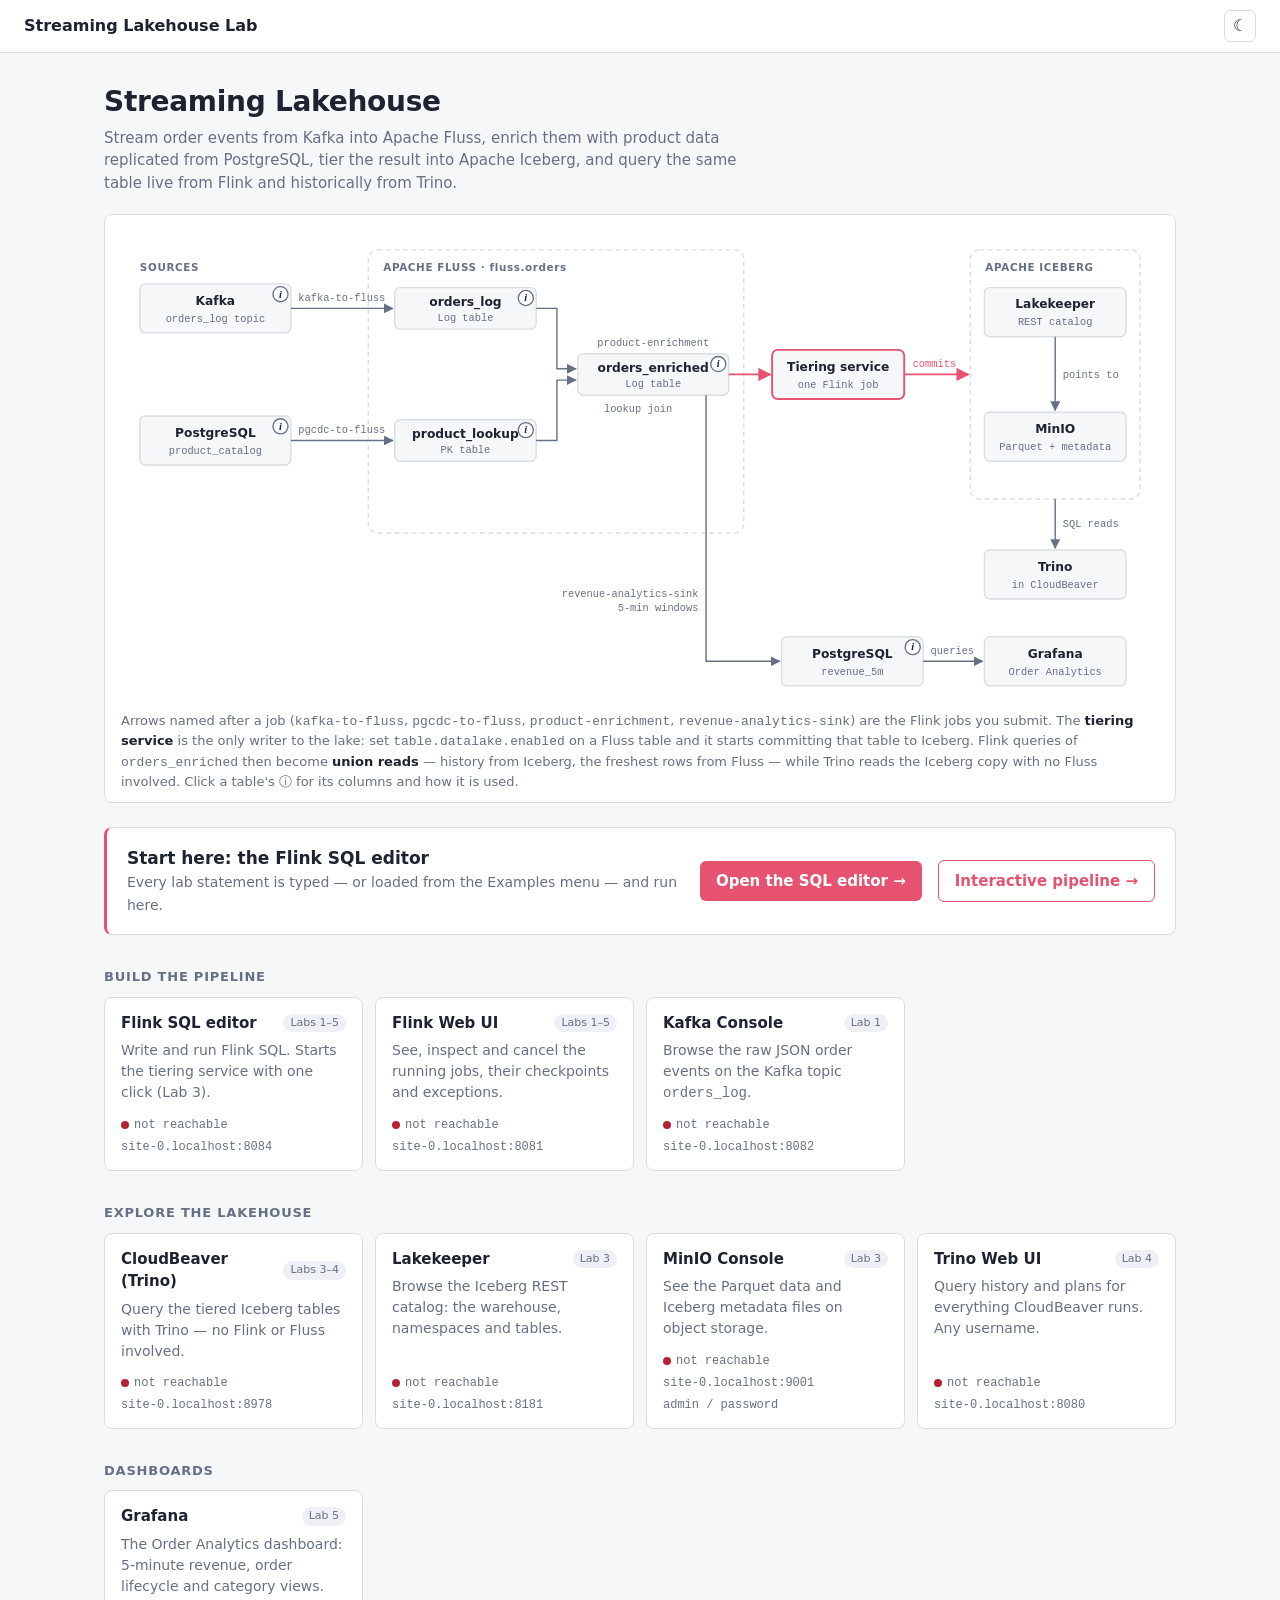
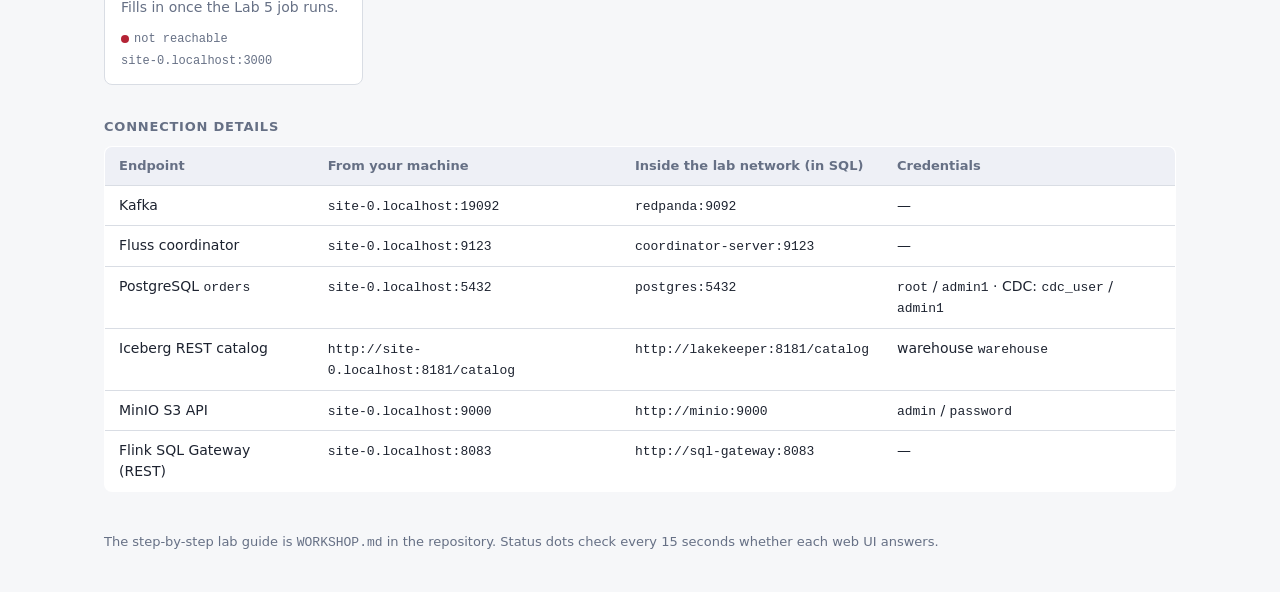
==== homepage/index.html @ 241adf92 "interactive ui" ====
<!doctype html>
<html lang="en">
<head>
<meta charset="utf-8">
<meta name="viewport" content="width=device-width, initial-scale=1">
<title>Streaming Lakehouse Lab</title>
<script>
  // Before the stylesheet, so a saved theme applies on first paint.
  try {
    const t = localStorage.getItem("home.theme");
    if (t === "light" || t === "dark") document.documentElement.dataset.theme = t;
  } catch {}
</script>
<style>
  /* Same tokens as the Flink SQL editor (sql-editor/static/index.html), so the two pages
     read as one environment. */
  :root {
    --bg: #f6f7f9; --panel: #fff; --fg: #1d2330; --muted: #667085; --border: #d9dde4;
    --accent: #e6526f; --accent-fg: #fff; --err: #b42335; --ok: #1f7a4d; --tint: #eef0f6;
    --mono: ui-monospace, SFMono-Regular, Menlo, Consolas, monospace;
  }
  @media (prefers-color-scheme: dark) {
    :root:not([data-theme="light"]) {
      --bg: #12151b; --panel: #1b1f27; --fg: #e3e6ec; --muted: #9098a8; --border: #2e3440;
      --accent: #f06a84; --accent-fg: #fff; --err: #ff8a9b; --ok: #5fd39b; --tint: #232834;
      color-scheme: dark;
    }
  }
  :root[data-theme="dark"] {
    --bg: #12151b; --panel: #1b1f27; --fg: #e3e6ec; --muted: #9098a8; --border: #2e3440;
    --accent: #f06a84; --accent-fg: #fff; --err: #ff8a9b; --ok: #5fd39b; --tint: #232834;
    color-scheme: dark;
  }
  :root[data-theme="light"] { color-scheme: light; }

  * { box-sizing: border-box; }
  body { margin: 0; background: var(--bg); color: var(--fg);
         font: 15px/1.5 system-ui, -apple-system, "Segoe UI", sans-serif; }
  header { display: flex; align-items: center; gap: 12px; padding: 10px 24px;
           border-bottom: 1px solid var(--border); background: var(--panel); }
  header h1 { font-size: 16px; margin: 0; }
  header .spacer { flex: 1; }
  #theme { width: 32px; height: 32px; padding: 0; font-size: 16px; line-height: 1; cursor: pointer;
           border-radius: 6px; border: 1px solid var(--border); background: var(--panel); color: var(--fg); }
  main { max-width: 1120px; margin: 0 auto; padding: 32px 24px 48px; }

  .intro h2 { font-size: 28px; line-height: 1.2; margin: 0 0 8px; letter-spacing: -0.01em; }
  .intro p { margin: 0; color: var(--muted); max-width: 70ch; }
  /* The architecture diagram. Page CSS styles the inline SVG through classes, so it
     follows the theme tokens; only the tiering path wears the accent. */
  .arch { margin: 20px 0 0; padding: 16px 16px 10px; background: var(--panel);
          border: 1px solid var(--border); border-radius: 8px; }
  .arch .scroll { overflow-x: auto; }
  .arch svg { display: block; width: 100%; min-width: 760px; height: auto; color: var(--muted);
              font-family: system-ui, -apple-system, "Segoe UI", sans-serif; }
  .arch .box { fill: var(--bg); stroke: var(--border); stroke-width: 1.5; }
  .arch .region { fill: none; stroke: var(--border); stroke-width: 1.5; stroke-dasharray: 5 4; }
  .arch .title { fill: var(--fg); font-size: 13px; font-weight: 600; }
  .arch .sub { fill: var(--muted); font-size: 11px; font-family: var(--mono); }
  .arch .region-label { fill: var(--muted); font-size: 11px; font-weight: 600; letter-spacing: .06em; }
  .arch .edge { fill: none; stroke: var(--muted); stroke-width: 1.5; }
  .arch .edge-label { fill: var(--muted); font-size: 11px; font-family: var(--mono); }
  .arch .hot { stroke: var(--accent); stroke-width: 2; }
  .arch .hot-box { stroke: var(--accent); stroke-width: 2; }
  .arch .hot-label { fill: var(--accent); }
  .arch .head { fill: var(--muted); }
  .arch .head-hot { fill: var(--accent); }
  /* Table boxes are clickable: an (i) badge in the corner, and the whole box as the hit
     target. The hit rect is transparent but painted, so it receives the pointer. */
  .arch .tbl { cursor: pointer; outline: none; }
  .arch .tbl .hit { fill: transparent; stroke: transparent; stroke-width: 2; }
  .arch .tbl:hover .hit, .arch .tbl:focus-visible .hit { stroke: var(--accent); }
  .arch .badge circle { fill: var(--panel); stroke: var(--muted); stroke-width: 1.4; }
  .arch .badge text { fill: var(--fg); font: italic 700 11px Georgia, serif; }
  .arch .tbl:hover .badge circle, .arch .tbl:focus-visible .badge circle { stroke: var(--accent); fill: var(--accent); }
  .arch .tbl:hover .badge text, .arch .tbl:focus-visible .badge text { fill: var(--accent-fg); }
  .arch figcaption { margin-top: 8px; font-size: 13px; color: var(--muted); }
  .arch figcaption b { color: var(--fg); font-weight: 600; }

  .start { display: flex; flex-wrap: wrap; align-items: center; gap: 16px; margin: 24px 0 8px;
           padding: 18px 20px; border-radius: 8px; background: var(--panel);
           border: 1px solid var(--border); border-left: 3px solid var(--accent); }
  .start div { flex: 1 1 320px; }
  .start strong { display: block; font-size: 17px; }
  .start span { color: var(--muted); font-size: 14px; }
  .btn { display: inline-flex; align-items: center; gap: 6px; padding: 9px 16px; border-radius: 6px;
         background: var(--accent); color: var(--accent-fg); text-decoration: none; font-weight: 600; }
  .btn:hover { filter: brightness(1.06); }
  .btn.alt { background: var(--panel); color: var(--accent); border: 1px solid var(--accent); }
  .btn:focus-visible, .card a:focus-visible { outline: 2px solid var(--accent); outline-offset: 2px; }

  section { margin-top: 32px; }
  section > h3 { font-size: 13px; text-transform: uppercase; letter-spacing: .06em; color: var(--muted);
                 margin: 0 0 10px; font-weight: 600; }
  .grid { display: grid; grid-template-columns: repeat(auto-fill, minmax(250px, 1fr)); gap: 12px; }
  .card { position: relative; display: flex; flex-direction: column; gap: 6px; padding: 14px 16px;
          background: var(--panel); border: 1px solid var(--border); border-radius: 8px; }
  .card:hover { border-color: var(--muted); }
  .card .top { display: flex; align-items: center; gap: 8px; }
  .card a { color: var(--fg); font-weight: 600; text-decoration: none; }
  /* The whole card is the link's hit target. */
  .card a::after { content: ""; position: absolute; inset: 0; border-radius: 8px; }
  .card p { margin: 0; color: var(--muted); font-size: 14px; }
  .card .meta { margin-top: auto; padding-top: 6px; display: flex; flex-wrap: wrap; gap: 4px 12px;
                font-family: var(--mono); font-size: 12px; color: var(--muted); }
  .lab { font-size: 11px; padding: 1px 7px; border-radius: 10px; background: var(--tint);
         color: var(--muted); white-space: nowrap; margin-left: auto; }

  /* Reachability: a dot plus a word, so it never relies on colour alone. */
  .status { display: inline-flex; align-items: center; gap: 5px; font-size: 12px; color: var(--muted); }
  .status::before { content: ""; width: 8px; height: 8px; border-radius: 50%; background: var(--border); }
  .status.up::before { background: var(--ok); }
  .status.down::before { background: var(--err); }

  table { width: 100%; border-collapse: collapse; background: var(--panel); border: 1px solid var(--border);
          border-radius: 8px; overflow: hidden; font-size: 14px; }
  th, td { text-align: left; padding: 9px 14px; border-bottom: 1px solid var(--border); vertical-align: top; }
  tr:last-child td { border-bottom: 0; }
  th { font-weight: 600; color: var(--muted); font-size: 13px; background: var(--tint); }
  td code { font-family: var(--mono); font-size: 13px; }
  .scroll { overflow-x: auto; }
  /* The table-structure panel. */
  #tinfo { width: min(760px, calc(100vw - 32px)); max-height: min(86vh, 900px); padding: 0;
           border: 1px solid var(--border); border-radius: 10px; background: var(--panel); color: var(--fg);
           box-shadow: 0 12px 48px rgba(0,0,0,.35); }
  #tinfo[open] { display: flex; flex-direction: column; }
  #tinfo::backdrop { background: rgba(10, 12, 16, .55); }
  #tinfo .hd { display: flex; align-items: flex-start; gap: 12px; padding: 14px 18px 12px;
               border-bottom: 1px solid var(--border); }
  #tinfo .hd div { flex: 1; min-width: 0; }
  #tinfo h2 { margin: 0; font-size: 17px; font-family: var(--mono); word-break: break-all; }
  #tinfo .kind { display: inline-block; margin-top: 4px; font-size: 12px; color: var(--muted); }
  #tinfo .close { flex: none; width: 30px; height: 30px; padding: 0; border-radius: 6px; cursor: pointer;
                  border: 1px solid var(--border); background: var(--panel); color: var(--fg); font-size: 14px; }
  #tinfo .bd { overflow: auto; padding: 14px 18px 18px; }
  #tinfo .bd > p { margin: 0 0 14px; color: var(--muted); font-size: 14px; }
  #tinfo h3 { font-size: 12px; text-transform: uppercase; letter-spacing: .06em; color: var(--muted);
              margin: 16px 0 6px; font-weight: 600; }
  #tinfo table { font-size: 13px; }
  #tinfo td:first-child, #tinfo td:nth-child(2) { font-family: var(--mono); font-size: 12.5px; white-space: nowrap; }
  #tinfo td.key::after { content: " PK"; font: 600 10px system-ui, sans-serif; color: var(--accent);
                         margin-left: 4px; }
  #tinfo dl { display: grid; grid-template-columns: max-content 1fr; gap: 6px 16px; margin: 0; font-size: 14px; }
  #tinfo dt { color: var(--muted); }
  #tinfo dd { margin: 0; }
  #tinfo code { font-family: var(--mono); font-size: 12.5px; }
  #tinfo pre { margin: 0; padding: 10px 12px; background: var(--tint); border-radius: 6px; overflow: auto;
               font-family: var(--mono); font-size: 12.5px; line-height: 1.5; }
  #tinfo .qhd { display: flex; align-items: center; justify-content: space-between; }
  #tinfo .copy { font: inherit; font-size: 12px; padding: 2px 10px; border-radius: 6px; cursor: pointer;
                 border: 1px solid var(--border); background: var(--panel); color: var(--muted); }
  footer { margin-top: 40px; color: var(--muted); font-size: 13px; }
  footer code { font-family: var(--mono); }
  @media (max-width: 600px) { header, main { padding-left: 16px; padding-right: 16px; } .intro h2 { font-size: 23px; } }
</style>
</head>
<body>
<header>
  <h1>Streaming Lakehouse Lab</h1>
  <span class="spacer"></span>
  <button id="theme" type="button"></button>
</header>

<main>
  <div class="intro">
    <h2>Streaming Lakehouse</h2>
    <p>Stream order events from Kafka into Apache Fluss, enrich them with product data
       replicated from PostgreSQL, tier the result into Apache Iceberg, and query the same
       table live from Flink and historically from Trino.</p>
    <figure class="arch">
      <div class="scroll">
      <svg viewBox="0 0 1100 500" role="img"
           aria-label="Architecture: Flink jobs carry order events from Kafka and products from PostgreSQL CDC into Fluss tables and join them into orders_enriched; the tiering service commits orders_enriched to Iceberg on MinIO through Lakekeeper, where Trino reads it; a windowed job writes revenue to PostgreSQL for Grafana.">
        <defs>
          <marker id="head" viewBox="0 0 10 10" refX="9" refY="5" markerWidth="7" markerHeight="7" orient="auto-start-reverse">
            <path class="head" d="M0,0 L10,5 L0,10 z"/>
          </marker>
          <marker id="head-hot" viewBox="0 0 10 10" refX="9" refY="5" markerWidth="7" markerHeight="7" orient="auto-start-reverse">
            <path class="head-hot" d="M0,0 L10,5 L0,10 z"/>
          </marker>
        </defs>

        <!-- Sources -->
        <text class="region-label" x="20" y="42">SOURCES</text>
        <rect class="box" x="20" y="56" width="160" height="52" rx="6"/>
        <text class="title" x="100" y="78" text-anchor="middle">Kafka</text>
        <text class="sub" x="100" y="96" text-anchor="middle">orders_log topic</text>
        <rect class="box" x="20" y="196" width="160" height="52" rx="6"/>
        <text class="title" x="100" y="218" text-anchor="middle">PostgreSQL</text>
        <text class="sub" x="100" y="236" text-anchor="middle">product_catalog</text>

        <!-- Fluss -->
        <rect class="region" x="262" y="20" width="398" height="300" rx="10"/>
        <text class="region-label" x="278" y="42">APACHE FLUSS · fluss.orders</text>
        <rect class="box" x="290" y="60" width="150" height="44" rx="6"/>
        <text class="title" x="365" y="79" text-anchor="middle">orders_log</text>
        <text class="sub" x="365" y="95" text-anchor="middle">Log table</text>
        <rect class="box" x="290" y="200" width="150" height="44" rx="6"/>
        <text class="title" x="365" y="219" text-anchor="middle">product_lookup</text>
        <text class="sub" x="365" y="235" text-anchor="middle">PK table</text>
        <rect class="box" x="484" y="130" width="160" height="44" rx="6"/>
        <text class="title" x="564" y="149" text-anchor="middle">orders_enriched</text>
        <text class="sub" x="564" y="165" text-anchor="middle">Log table</text>

        <!-- Ingestion jobs -->
        <line class="edge" x1="180" y1="82" x2="288" y2="82" marker-end="url(#head)"/>
        <text class="edge-label" x="234" y="74" text-anchor="middle">kafka-to-fluss</text>
        <line class="edge" x1="180" y1="222" x2="288" y2="222" marker-end="url(#head)"/>
        <text class="edge-label" x="234" y="214" text-anchor="middle">pgcdc-to-fluss</text>

        <!-- Enrichment: the stream and the lookup side meet at orders_enriched -->
        <polyline class="edge" points="440,82 462,82 462,146 482,146" marker-end="url(#head)"/>
        <polyline class="edge" points="440,222 462,222 462,158 482,158" marker-end="url(#head)"/>
        <text class="edge-label" x="564" y="122" text-anchor="middle">product-enrichment</text>
        <text class="edge-label" x="548" y="192" text-anchor="middle">lookup join</text>

        <!-- Tiering: the lakehouse path -->
        <line class="edge hot" x1="644" y1="152" x2="688" y2="152" marker-end="url(#head-hot)"/>
        <rect class="box hot-box" x="690" y="126" width="140" height="52" rx="6"/>
        <text class="title" x="760" y="148" text-anchor="middle">Tiering service</text>
        <text class="sub" x="760" y="166" text-anchor="middle">one Flink job</text>
        <line class="edge hot" x1="830" y1="152" x2="898" y2="152" marker-end="url(#head-hot)"/>
        <text class="edge-label hot-label" x="862" y="144" text-anchor="middle">commits</text>

        <!-- Iceberg -->
        <rect class="region" x="900" y="20" width="180" height="264" rx="10"/>
        <text class="region-label" x="916" y="42">APACHE ICEBERG</text>
        <rect class="box" x="915" y="60" width="150" height="52" rx="6"/>
        <text class="title" x="990" y="82" text-anchor="middle">Lakekeeper</text>
        <text class="sub" x="990" y="100" text-anchor="middle">REST catalog</text>
        <rect class="box" x="915" y="192" width="150" height="52" rx="6"/>
        <text class="title" x="990" y="214" text-anchor="middle">MinIO</text>
        <text class="sub" x="990" y="232" text-anchor="middle">Parquet + metadata</text>
        <line class="edge" x1="990" y1="112" x2="990" y2="190" marker-end="url(#head)"/>
        <text class="edge-label" x="998" y="156">points to</text>

        <!-- Readers of the lake -->
        <line class="edge" x1="990" y1="284" x2="990" y2="336" marker-end="url(#head)"/>
        <text class="edge-label" x="998" y="314">SQL reads</text>
        <rect class="box" x="915" y="338" width="150" height="52" rx="6"/>
        <text class="title" x="990" y="360" text-anchor="middle">Trino</text>
        <text class="sub" x="990" y="378" text-anchor="middle">in CloudBeaver</text>

        <!-- Analytics: windowed job to PostgreSQL to Grafana -->
        <polyline class="edge" points="620,174 620,456 698,456" marker-end="url(#head)"/>
        <text class="edge-label" x="612" y="388" text-anchor="end">revenue-analytics-sink</text>
        <text class="edge-label" x="612" y="403" text-anchor="end">5-min windows</text>
        <rect class="box" x="700" y="430" width="150" height="52" rx="6"/>
        <text class="title" x="775" y="452" text-anchor="middle">PostgreSQL</text>
        <text class="sub" x="775" y="470" text-anchor="middle">revenue_5m</text>
        <line class="edge" x1="850" y1="456" x2="913" y2="456" marker-end="url(#head)"/>
        <text class="edge-label" x="881" y="448" text-anchor="middle">queries</text>
        <rect class="box" x="915" y="430" width="150" height="52" rx="6"/>
        <text class="title" x="990" y="452" text-anchor="middle">Grafana</text>
        <text class="sub" x="990" y="470" text-anchor="middle">Order Analytics</text>

        <!-- Clickable tables: the (i) badge and the whole box open the structure panel -->
        <g class="tbl" data-table="kafka" tabindex="0" role="button" aria-haspopup="dialog" aria-label="Show the structure of Kafka topic orders_log">
          <rect class="hit" x="20" y="56" width="160" height="52" rx="6"/>
          <g class="badge"><circle cx="169" cy="67" r="8"/><text x="169" y="70.5" text-anchor="middle">i</text></g>
        </g>
        <g class="tbl" data-table="product_catalog" tabindex="0" role="button" aria-haspopup="dialog" aria-label="Show the structure of PostgreSQL table product_catalog">
          <rect class="hit" x="20" y="196" width="160" height="52" rx="6"/>
          <g class="badge"><circle cx="169" cy="207" r="8"/><text x="169" y="210.5" text-anchor="middle">i</text></g>
        </g>
        <g class="tbl" data-table="orders_log" tabindex="0" role="button" aria-haspopup="dialog" aria-label="Show the structure of Fluss table orders_log">
          <rect class="hit" x="290" y="60" width="150" height="44" rx="6"/>
          <g class="badge"><circle cx="429" cy="71" r="8"/><text x="429" y="74.5" text-anchor="middle">i</text></g>
        </g>
        <g class="tbl" data-table="product_lookup" tabindex="0" role="button" aria-haspopup="dialog" aria-label="Show the structure of Fluss table product_lookup">
          <rect class="hit" x="290" y="200" width="150" height="44" rx="6"/>
          <g class="badge"><circle cx="429" cy="211" r="8"/><text x="429" y="214.5" text-anchor="middle">i</text></g>
        </g>
        <g class="tbl" data-table="orders_enriched" tabindex="0" role="button" aria-haspopup="dialog" aria-label="Show the structure of Fluss table orders_enriched">
          <rect class="hit" x="484" y="130" width="160" height="44" rx="6"/>
          <g class="badge"><circle cx="633" cy="141" r="8"/><text x="633" y="144.5" text-anchor="middle">i</text></g>
        </g>
        <g class="tbl" data-table="revenue_5m" tabindex="0" role="button" aria-haspopup="dialog" aria-label="Show the structure of PostgreSQL table revenue_5m">
          <rect class="hit" x="700" y="430" width="150" height="52" rx="6"/>
          <g class="badge"><circle cx="839" cy="441" r="8"/><text x="839" y="444.5" text-anchor="middle">i</text></g>
        </g>
      </svg>
      </div>
      <figcaption>
        Arrows named after a job (<code>kafka-to-fluss</code>, <code>pgcdc-to-fluss</code>,
        <code>product-enrichment</code>, <code>revenue-analytics-sink</code>) are the Flink jobs you submit.
        The <b>tiering service</b> is the only writer to the lake: set
        <code>table.datalake.enabled</code> on a Fluss table and it starts committing that table
        to Iceberg. Flink queries of <code>orders_enriched</code> then become <b>union reads</b> —
        history from Iceberg, the freshest rows from Fluss — while Trino reads the Iceberg copy
        with no Fluss involved. Click a table's ⓘ for its columns and how it is used.
      </figcaption>
    </figure>
  </div>

  <div class="start">
    <div>
      <strong>Start here: the Flink SQL editor</strong>
      <span>Every lab statement is typed — or loaded from the Examples menu — and run here.</span>
    </div>
    <a class="btn" data-port="8084" data-path="/" href="#">Open the SQL editor →</a>
    <a class="btn alt" data-port="8084" data-path="/pipeline" href="#"
       title="Build the same pipeline from the architecture diagram: create tables, deploy jobs, view data">Interactive pipeline →</a>
  </div>

  <section>
    <h3>Build the pipeline</h3>
    <div class="grid">
      <div class="card" data-port="8084">
        <div class="top"><a data-port="8084" data-path="/" href="#">Flink SQL editor</a><span class="lab">Labs 1–5</span></div>
        <p>Write and run Flink SQL. Starts the tiering service with one click (Lab 3).</p>
        <div class="meta"><span class="status">checking</span><span class="addr"></span></div>
      </div>
      <div class="card" data-port="8081">
        <div class="top"><a data-port="8081" data-path="/" href="#">Flink Web UI</a><span class="lab">Labs 1–5</span></div>
        <p>See, inspect and cancel the running jobs, their checkpoints and exceptions.</p>
        <div class="meta"><span class="status">checking</span><span class="addr"></span></div>
      </div>
      <div class="card" data-port="8082">
        <div class="top"><a data-port="8082" data-path="/topics/orders_log" href="#">Kafka Console</a><span class="lab">Lab 1</span></div>
        <p>Browse the raw JSON order events on the Kafka topic <code>orders_log</code>.</p>
        <div class="meta"><span class="status">checking</span><span class="addr"></span></div>
      </div>
    </div>
  </section>

  <section>
    <h3>Explore the lakehouse</h3>
    <div class="grid">
      <div class="card" data-port="8978">
        <div class="top"><a data-port="8978" data-path="/" href="#">CloudBeaver (Trino)</a><span class="lab">Labs 3–4</span></div>
        <p>Query the tiered Iceberg tables with Trino — no Flink or Fluss involved.</p>
        <div class="meta"><span class="status">checking</span><span class="addr"></span></div>
      </div>
      <div class="card" data-port="8181">
        <div class="top"><a data-port="8181" data-path="/ui" href="#">Lakekeeper</a><span class="lab">Lab 3</span></div>
        <p>Browse the Iceberg REST catalog: the warehouse, namespaces and tables.</p>
        <div class="meta"><span class="status">checking</span><span class="addr"></span></div>
      </div>
      <div class="card" data-port="9001">
        <div class="top"><a data-port="9001" data-path="/browser/warehouse" href="#">MinIO Console</a><span class="lab">Lab 3</span></div>
        <p>See the Parquet data and Iceberg metadata files on object storage.</p>
        <div class="meta"><span class="status">checking</span><span class="addr"></span><span>admin / password</span></div>
      </div>
      <div class="card" data-port="8080">
        <div class="top"><a data-port="8080" data-path="/ui/" href="#">Trino Web UI</a><span class="lab">Lab 4</span></div>
        <p>Query history and plans for everything CloudBeaver runs. Any username.</p>
        <div class="meta"><span class="status">checking</span><span class="addr"></span></div>
      </div>
    </div>
  </section>

  <section>
    <h3>Dashboards</h3>
    <div class="grid">
      <div class="card" data-port="3000">
        <div class="top"><a data-port="3000" data-path="/d/streaming-lakehouse-orders" href="#">Grafana</a><span class="lab">Lab 5</span></div>
        <p>The Order Analytics dashboard: 5-minute revenue, order lifecycle and category views. Fills in once the Lab 5 job runs.</p>
        <div class="meta"><span class="status">checking</span><span class="addr"></span></div>
      </div>
    </div>
  </section>

  <section>
    <h3>Connection details</h3>
    <div class="scroll">
      <table>
        <thead><tr><th>Endpoint</th><th>From your machine</th><th>Inside the lab network (in SQL)</th><th>Credentials</th></tr></thead>
        <tbody>
          <tr><td>Kafka</td><td><code class="host" data-port="19092"></code></td><td><code>redpanda:9092</code></td><td>—</td></tr>
          <tr><td>Fluss coordinator</td><td><code class="host" data-port="9123"></code></td><td><code>coordinator-server:9123</code></td><td>—</td></tr>
          <tr><td>PostgreSQL <code>orders</code></td><td><code class="host" data-port="5432"></code></td><td><code>postgres:5432</code></td><td><code>root</code> / <code>admin1</code> · CDC: <code>cdc_user</code> / <code>admin1</code></td></tr>
          <tr><td>Iceberg REST catalog</td><td><code class="host" data-port="8181" data-suffix="/catalog"></code></td><td><code>http://lakekeeper:8181/catalog</code></td><td>warehouse <code>warehouse</code></td></tr>
          <tr><td>MinIO S3 API</td><td><code class="host" data-port="9000"></code></td><td><code>http://minio:9000</code></td><td><code>admin</code> / <code>password</code></td></tr>
          <tr><td>Flink SQL Gateway (REST)</td><td><code class="host" data-port="8083"></code></td><td><code>http://sql-gateway:8083</code></td><td>—</td></tr>
        </tbody>
      </table>
    </div>
  </section>

  <dialog id="tinfo" aria-labelledby="tinfoTitle">
    <div class="hd">
      <div><h2 id="tinfoTitle"></h2><span class="kind" id="tinfoKind"></span></div>
      <button type="button" class="close" id="tinfoClose" aria-label="Close">✕</button>
    </div>
    <div class="bd" id="tinfoBody"></div>
  </dialog>

  <footer>
    The step-by-step lab guide is <code>WORKSHOP.md</code> in the repository. Status
    dots check every 15 seconds whether each web UI answers.
  </footer>
</main>

<script>
const $ = id => document.getElementById(id);
const host = location.hostname || "localhost";
const url = (port, path = "/") => `http://${host}:${port}${path}`;

// Every link and address is built from the host this page was opened on, so the same
// page works on localhost and on a remote lab VM.
document.querySelectorAll("a[data-port]").forEach(a => {
  a.href = url(a.dataset.port, a.dataset.path);
  a.target = "_blank"; a.rel = "noopener";
});
document.querySelectorAll(".card[data-port]").forEach(c => {
  c.querySelector(".addr").textContent = `${host}:${c.dataset.port}`;
});
document.querySelectorAll("code.host").forEach(c => {
  c.textContent = c.dataset.suffix ? `http://${host}:${c.dataset.port}${c.dataset.suffix}` : `${host}:${c.dataset.port}`;
});

// Reachability. The UIs are on other origins and send no CORS headers, so the response
// is opaque — but an opaque answer still proves the port is serving, while a refused
// connection or a timeout rejects the fetch.
async function probe(card) {
  const s = card.querySelector(".status");
  const ctl = new AbortController();
  const timer = setTimeout(() => ctl.abort(), 4000);
  try {
    await fetch(url(card.dataset.port), { mode: "no-cors", cache: "no-store", signal: ctl.signal });
    s.className = "status up"; s.textContent = "up";
  } catch {
    s.className = "status down"; s.textContent = "not reachable";
  } finally { clearTimeout(timer); }
}
const probeAll = () => document.querySelectorAll(".card[data-port]").forEach(probe);
probeAll();
setInterval(probeAll, 15000);

// ── Table structure panels ────────────────────────────────────────────────────
// Kept in step with the DDL by hand: flink_sql/ddl/*.sql
// and pg_streaming_lakehouse_ddl.sql. Columns are [name, type, note]; key: true marks the
// primary key.
const STATUS = "PLACED · PAID · SHIPPED · DELIVERED · CANCELLED";
const ORDER_COLS = [
  ["order_id", "STRING", "ORD-XXXXXXXX; ORD-TEST is the demo order that is never cancelled"],
  ["customer_id", "STRING", "CUST-1001 … CUST-1040"],
  ["product_id", "STRING", "PRD-00001 … PRD-00500"],
  ["status", "STRING", STATUS],
  ["amount", "DECIMAL(10, 2)", "order total, the same on every event of an order"],
  ["event_time", "TIMESTAMP(3)", "event time; watermark 5 s behind"],
];
const PRODUCT_COLS = t => [
  ["product_id", t[0], "", true], ["sku", t[1], ""], ["product_name", t[2], ""],
  ["category", t[3], "10 categories"], ["brand", t[4], ""], ["unit_price", t[5], ""],
  ["cost", t[5], ""], ["weight_kg", t[6], ""], ["in_stock", "BOOLEAN", ""],
  ["rating", t[7], "3.0 – 5.0"], ["created_at", t[8], ""],
];
const TABLES = {
  kafka: {
    name: "orders_log", kind: "Kafka topic · Redpanda · 3 partitions",
    about: "The raw event stream. One JSON message each time an order changes status, produced by the order-gen container, 5–20 events a second.",
    colsTitle: "Message fields (JSON)", cols: ORDER_COLS,
    facts: [
      ["Flink table", "<code>orders_log_kafka</code> — in the in-memory <code>default_catalog</code>, so it is re-created in every new session"],
      ["Read from", "<code>earliest-offset</code>: a new job replays the whole topic"],
      ["Timestamp", "<code>event_time</code> arrives as <code>yyyy-MM-dd HH:mm:ss.SSS</code>, JSON's default SQL timestamp shape"],
      ["Written by", "order-gen"],
      ["Read by", "<code>kafka-to-fluss</code>"],
      ["Lab step", "Lab 1, Step 3"],
    ],
    query: "SELECT * FROM orders_log_kafka;",
  },
  product_catalog: {
    name: "public.product_catalog", kind: "PostgreSQL table · database orders",
    about: "The product master data, seeded with 500 products. The source of truth that CDC replicates into Fluss.",
    cols: PRODUCT_COLS(["VARCHAR(20)", "VARCHAR(20)", "VARCHAR(255)", "VARCHAR(50)", "VARCHAR(100)", "NUMERIC(10, 2)", "NUMERIC(6, 2)", "NUMERIC(2, 1)", "TIMESTAMP"]),
    facts: [
      ["Rows", "500 at start; every INSERT / UPDATE / DELETE flows on to Fluss"],
      ["CDC setup", "<code>wal_level=logical</code>, user <code>cdc_user</code>, slot <code>flink_cdc_lakehouse_slot</code>, publication <code>all_tables_pub</code>, <code>REPLICA IDENTITY FULL</code>"],
      ["Flink table", "<code>product_catalog_cdc</code> (<code>postgres-cdc</code> connector): a snapshot, then the change stream"],
      ["Read by", "<code>pgcdc-to-fluss</code>"],
      ["Lab step", "Lab 2, Step 7"],
    ],
    query: "UPDATE product_catalog SET unit_price = 1.99\nWHERE product_id = 'PRD-00001';   -- in psql; watch it reach Fluss",
  },
  orders_log: {
    name: "fluss.orders.orders_log", kind: "Fluss Log table · append-only · 3 buckets",
    about: "The durable, replayable copy of the Kafka topic. Unlike Kafka it has no retention window, which is what makes tiering it safe.",
    cols: ORDER_COLS,
    facts: [
      ["Written by", "<code>kafka-to-fluss</code>"],
      ["Read by", "<code>product-enrichment</code> (the stream side of the lookup join), <code>order-status-sync</code> (bonus)"],
      ["Survives a session", "Yes — the table lives in Fluss, not in Flink"],
      ["Lab step", "Lab 1, Step 2"],
    ],
    query: "SELECT * FROM fluss.orders.orders_log WHERE order_id = 'ORD-TEST';",
  },
  product_lookup: {
    name: "fluss.orders.product_lookup", kind: "Fluss Primary Key table · upserts · 3 buckets",
    about: "A live mirror of PostgreSQL's product_catalog, one row per product. A PK table is what makes it usable as the lookup side of a join.",
    cols: PRODUCT_COLS(["STRING", "STRING", "STRING", "STRING", "STRING", "DECIMAL(10, 2)", "DECIMAL(6, 2)", "DECIMAL(2, 1)", "TIMESTAMP(3)"]),
    facts: [
      ["Written by", "<code>pgcdc-to-fluss</code> — inserts, updates and deletes, applied by primary key"],
      ["Read by", "<code>product-enrichment</code>, as a point lookup per order: <code>FOR SYSTEM_TIME AS OF proc_time</code>"],
      ["Rows", "500, plus whatever you add in PostgreSQL"],
      ["Lab step", "Lab 2, Step 6"],
    ],
    query: "SELECT COUNT(*) AS products FROM fluss.orders.product_lookup;",
  },
  orders_enriched: {
    name: "fluss.orders.orders_enriched", kind: "Fluss Log table · append-only · 3 buckets · tiered to Iceberg",
    about: "Every order event with its product's name, category and price. The table the workshop tiers into the lake, and the single source for both real-time and historical queries.",
    cols: [
      ["order_id", "STRING", ""], ["customer_id", "STRING", ""], ["product_id", "STRING", ""],
      ["product_name", "STRING", "from product_lookup"], ["category", "STRING", "from product_lookup"],
      ["status", "STRING", STATUS], ["amount", "DECIMAL(10, 2)", ""],
      ["unit_price", "DECIMAL(10, 2)", "from product_lookup"],
      ["event_time", "TIMESTAMP(3)", "event time; watermark 5 s behind"],
    ],
    facts: [
      ["Written by", "<code>product-enrichment</code> (a lookup join, so insert-only)"],
      ["Read by", "the tiering service, <code>revenue-analytics-sink</code>, your SELECTs"],
      ["Tiering", "enabled with <code>'table.datalake.enabled' = 'true'</code>, freshness <code>30s</code>"],
      ["Iceberg copy", "<code>warehouse.orders.orders_enriched</code> in Trino — the same columns plus <code>__bucket</code>, <code>__offset</code>, <code>__timestamp</code>"],
      ["Union read", "once tiered, a Flink SELECT reads history from Iceberg and the freshest rows from Fluss"],
      ["Iceberg-only view", "<code>fluss.orders.`orders_enriched$lake`</code>; snapshots in <code>`orders_enriched$lake$snapshots`</code>"],
      ["Lab step", "Lab 2, Step 9 · tiered in Lab 3, Step 11"],
    ],
    query: "SELECT * FROM fluss.orders.orders_enriched;",
  },
  revenue_5m: {
    name: "public.revenue_5m", kind: "PostgreSQL table · database orders · one row per 5-minute window and category",
    about: "Order analytics for Grafana. Every order emits one event per status, so each measure counts a single status: revenue is what was booked (PLACED), delivered and cancelled revenue what was fulfilled and lost.",
    cols: [
      ["window_start", "TIMESTAMP", "", true], ["window_end", "TIMESTAMP", "", true], ["category", "VARCHAR(30)", "", true],
      ["order_count", "BIGINT", "orders booked (PLACED)"], ["revenue", "NUMERIC(12, 2)", "value booked"],
      ["avg_order_value", "NUMERIC(10, 2)", "of booked orders"], ["max_order_value", "NUMERIC(10, 2)", "of booked orders"],
      ["avg_unit_price", "NUMERIC(10, 2)", "of booked orders"],
      ["paid_count", "BIGINT", "orders that reached PAID"], ["shipped_count", "BIGINT", "… SHIPPED"],
      ["delivered_count", "BIGINT", "… DELIVERED"], ["cancelled_count", "BIGINT", "… CANCELLED"],
      ["delivered_revenue", "NUMERIC(12, 2)", "value fulfilled"], ["cancelled_revenue", "NUMERIC(12, 2)", "value lost"],
      ["event_count", "BIGINT", "every event in the window"], ["unique_customers", "BIGINT", "distinct, per category"],
      ["unique_products", "BIGINT", "distinct, per category"],
    ],
    facts: [
      ["Written by", "<code>revenue-analytics-sink</code> — <code>TUMBLE</code> over <code>orders_enriched</code>, upserted into <code>postgres.orders.revenue_5m</code> through the Postgres JDBC catalog"],
      ["Freshness", "a row is written when its window closes: 5 minutes, plus the 5 s watermark"],
      ["Read by", "Grafana, the <i>Order Analytics</i> dashboard"],
      ["Lab step", "Lab 5, Step 19"],
    ],
    query: "SELECT window_start, category, order_count, revenue, cancelled_count\nFROM revenue_5m ORDER BY window_start DESC LIMIT 10;   -- in psql",
  },
};

const esc = t => String(t).replace(/[&<>"]/g, c => ({ "&": "&amp;", "<": "&lt;", ">": "&gt;", '"': "&quot;" }[c]));
let lastTrigger = null;

function openTable(key, trigger) {
  const t = TABLES[key];
  if (!t) return;
  lastTrigger = trigger;
  $("tinfoTitle").textContent = t.name;
  $("tinfoKind").textContent = t.kind;
  const rows = t.cols.map(([n, ty, note, key]) =>
    `<tr><td class="${key ? "key" : ""}">${esc(n)}</td><td>${esc(ty)}</td><td>${esc(note || "")}</td></tr>`).join("");
  const facts = t.facts.map(([k, v]) => `<dt>${esc(k)}</dt><dd>${v}</dd>`).join("");
  $("tinfoBody").innerHTML = `
    <p>${esc(t.about)}</p>
    <h3>${esc(t.colsTitle || `Columns (${t.cols.length})`)}</h3>
    <div class="scroll"><table><thead><tr><th>Name</th><th>Type</th><th>Notes</th></tr></thead><tbody>${rows}</tbody></table></div>
    <h3>Key facts</h3><dl>${facts}</dl>
    <div class="qhd"><h3>Try it</h3><button type="button" class="copy">Copy</button></div>
    <pre></pre>`;
  $("tinfoBody").querySelector("pre").textContent = t.query;
  $("tinfoBody").querySelector(".copy").onclick = async e => {
    const btn = e.currentTarget;
    try { await navigator.clipboard.writeText(t.query); }
    catch {  // no clipboard API outside a secure context (e.g. http on a remote VM)
      const ta = Object.assign(document.createElement("textarea"), { value: t.query });
      document.body.append(ta); ta.select(); document.execCommand("copy"); ta.remove();
    }
    btn.textContent = "Copied"; setTimeout(() => btn.textContent = "Copy", 1200);
  };
  $("tinfo").showModal();
  $("tinfoBody").scrollTop = 0;
}
document.querySelectorAll(".arch .tbl").forEach(g => {
  g.addEventListener("click", () => openTable(g.dataset.table, g));
  g.addEventListener("keydown", e => {
    if (e.key === "Enter" || e.key === " ") { e.preventDefault(); openTable(g.dataset.table, g); }
  });
});
$("tinfoClose").onclick = () => $("tinfo").close();
// Back to the box that opened it, so keyboard users keep their place in the diagram.
$("tinfo").addEventListener("close", () => lastTrigger && lastTrigger.focus());
// A click on the backdrop lands on the <dialog> itself, outside its content box.
$("tinfo").addEventListener("click", e => {
  const r = $("tinfo").getBoundingClientRect();
  if (e.clientX < r.left || e.clientX > r.right || e.clientY < r.top || e.clientY > r.bottom) $("tinfo").close();
});

// Light/dark toggle — the same behaviour as the SQL editor's: follow the OS until the
// first click, then remember the choice.
const darkQuery = matchMedia("(prefers-color-scheme: dark)");
const isDark = () => (document.documentElement.dataset.theme || (darkQuery.matches ? "dark" : "light")) === "dark";
function paintTheme() {
  const next = isDark() ? "light" : "dark";
  $("theme").textContent = isDark() ? "☀" : "☾";
  $("theme").title = `Switch to ${next} mode`;
  $("theme").setAttribute("aria-label", `Switch to ${next} mode`);
}
$("theme").onclick = () => {
  const t = isDark() ? "light" : "dark";
  document.documentElement.dataset.theme = t;
  try { localStorage.setItem("home.theme", t); } catch {}
  paintTheme();
};
darkQuery.addEventListener("change", paintTheme);
paintTheme();
</script>
</body>
</html>
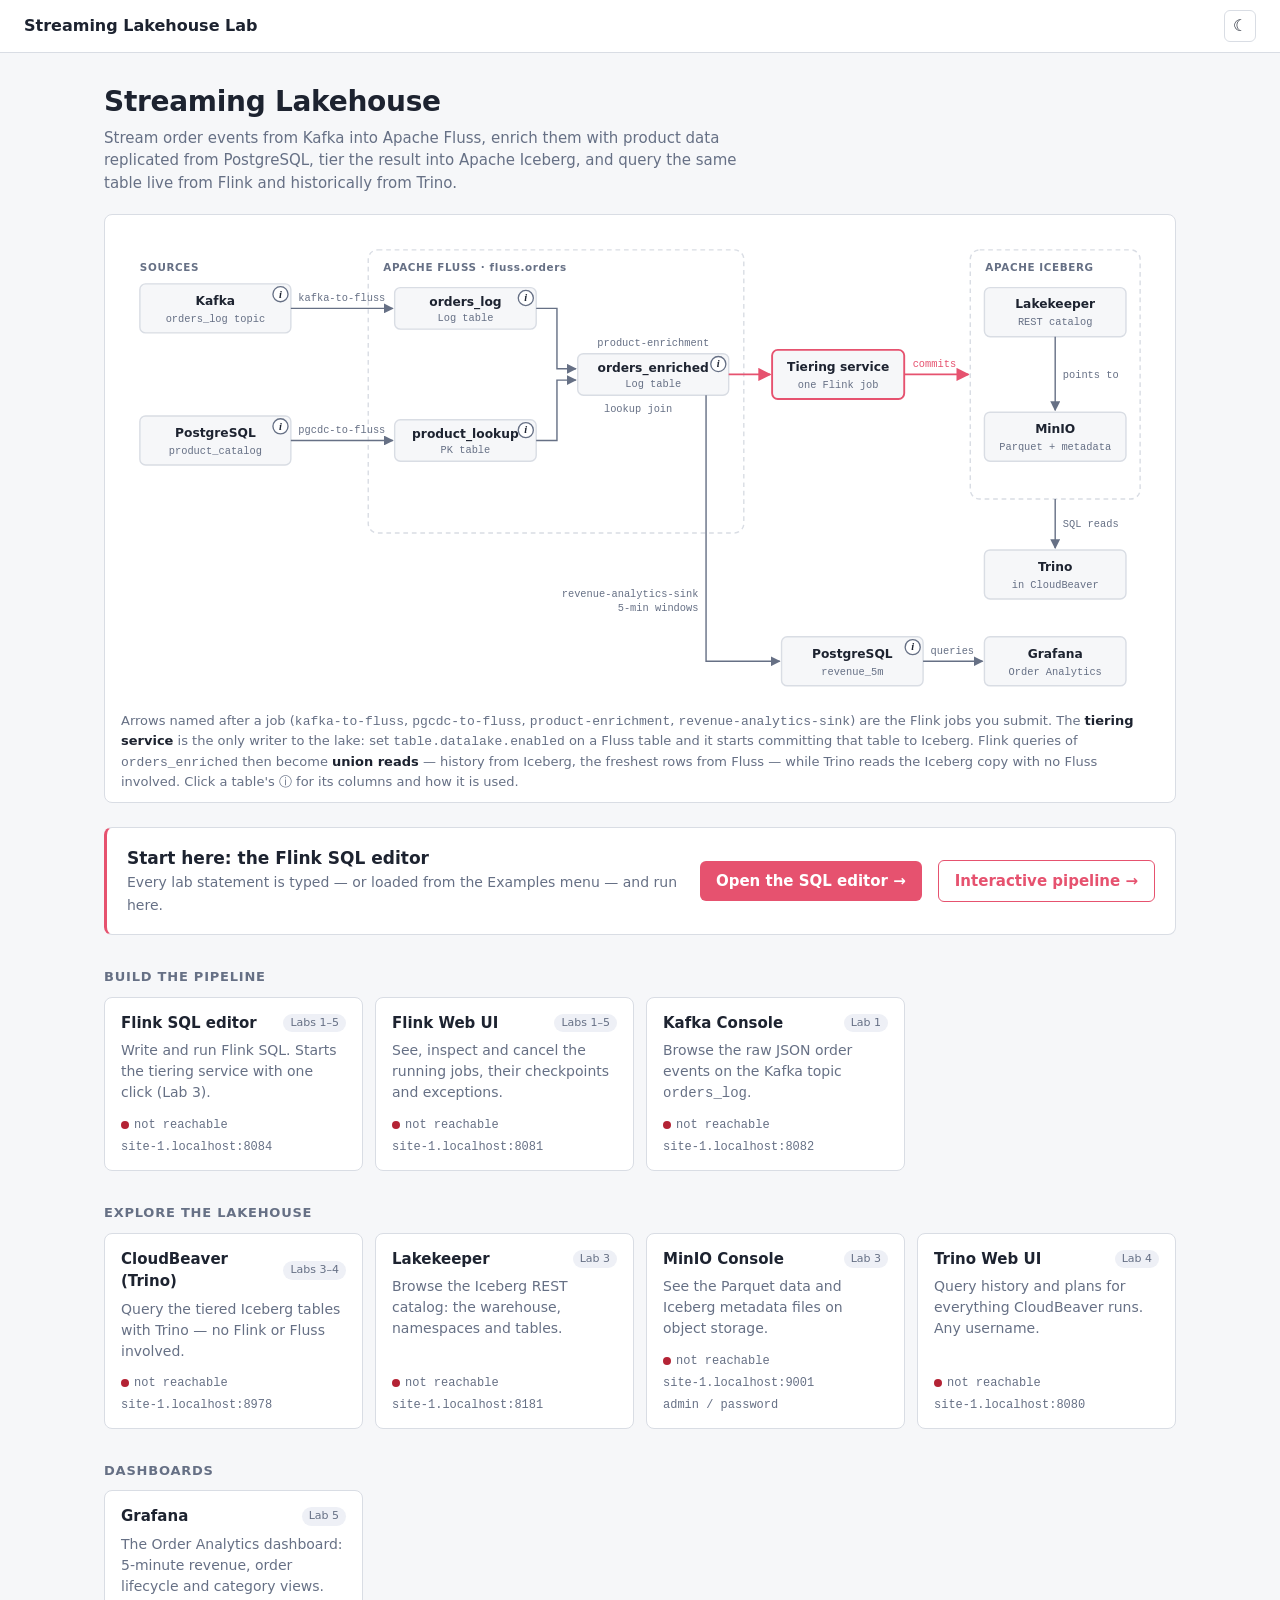
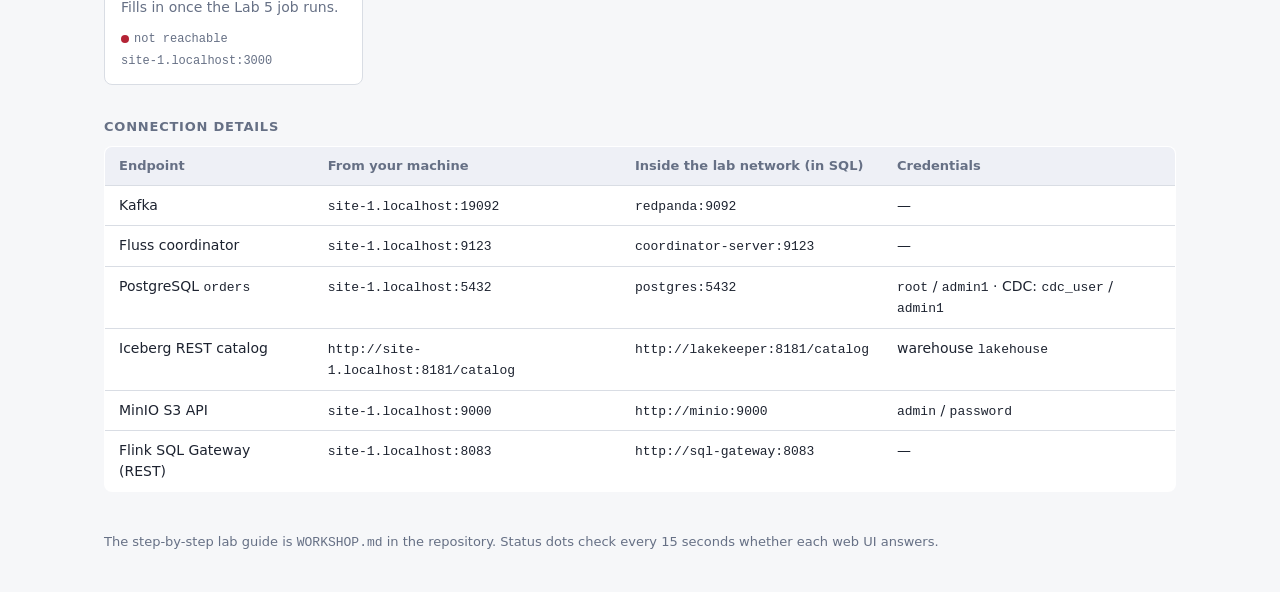
==== commit 4ea38e05: "interactive ui" ====
--- a/homepage/index.html
+++ b/homepage/index.html
@@ -370,7 +370,7 @@
           <tr><td>Kafka</td><td><code class="host" data-port="19092"></code></td><td><code>redpanda:9092</code></td><td>—</td></tr>
           <tr><td>Fluss coordinator</td><td><code class="host" data-port="9123"></code></td><td><code>coordinator-server:9123</code></td><td>—</td></tr>
           <tr><td>PostgreSQL <code>orders</code></td><td><code class="host" data-port="5432"></code></td><td><code>postgres:5432</code></td><td><code>root</code> / <code>admin1</code> · CDC: <code>cdc_user</code> / <code>admin1</code></td></tr>
-          <tr><td>Iceberg REST catalog</td><td><code class="host" data-port="8181" data-suffix="/catalog"></code></td><td><code>http://lakekeeper:8181/catalog</code></td><td>warehouse <code>warehouse</code></td></tr>
+          <tr><td>Iceberg REST catalog</td><td><code class="host" data-port="8181" data-suffix="/catalog"></code></td><td><code>http://lakekeeper:8181/catalog</code></td><td>warehouse <code>lakehouse</code></td></tr>
           <tr><td>MinIO S3 API</td><td><code class="host" data-port="9000"></code></td><td><code>http://minio:9000</code></td><td><code>admin</code> / <code>password</code></td></tr>
           <tr><td>Flink SQL Gateway (REST)</td><td><code class="host" data-port="8083"></code></td><td><code>http://sql-gateway:8083</code></td><td>—</td></tr>
         </tbody>
@@ -513,7 +513,7 @@
       ["Written by", "<code>product-enrichment</code> (a lookup join, so insert-only)"],
       ["Read by", "the tiering service, <code>revenue-analytics-sink</code>, your SELECTs"],
       ["Tiering", "enabled with <code>'table.datalake.enabled' = 'true'</code>, freshness <code>30s</code>"],
-      ["Iceberg copy", "<code>warehouse.orders.orders_enriched</code> in Trino — the same columns plus <code>__bucket</code>, <code>__offset</code>, <code>__timestamp</code>"],
+      ["Iceberg copy", "<code>lakehouse.orders.orders_enriched</code> in Trino — the same columns plus <code>__bucket</code>, <code>__offset</code>, <code>__timestamp</code>"],
       ["Union read", "once tiered, a Flink SELECT reads history from Iceberg and the freshest rows from Fluss"],
       ["Iceberg-only view", "<code>fluss.orders.`orders_enriched$lake`</code>; snapshots in <code>`orders_enriched$lake$snapshots`</code>"],
       ["Lab step", "Lab 2, Step 9 · tiered in Lab 3, Step 11"],
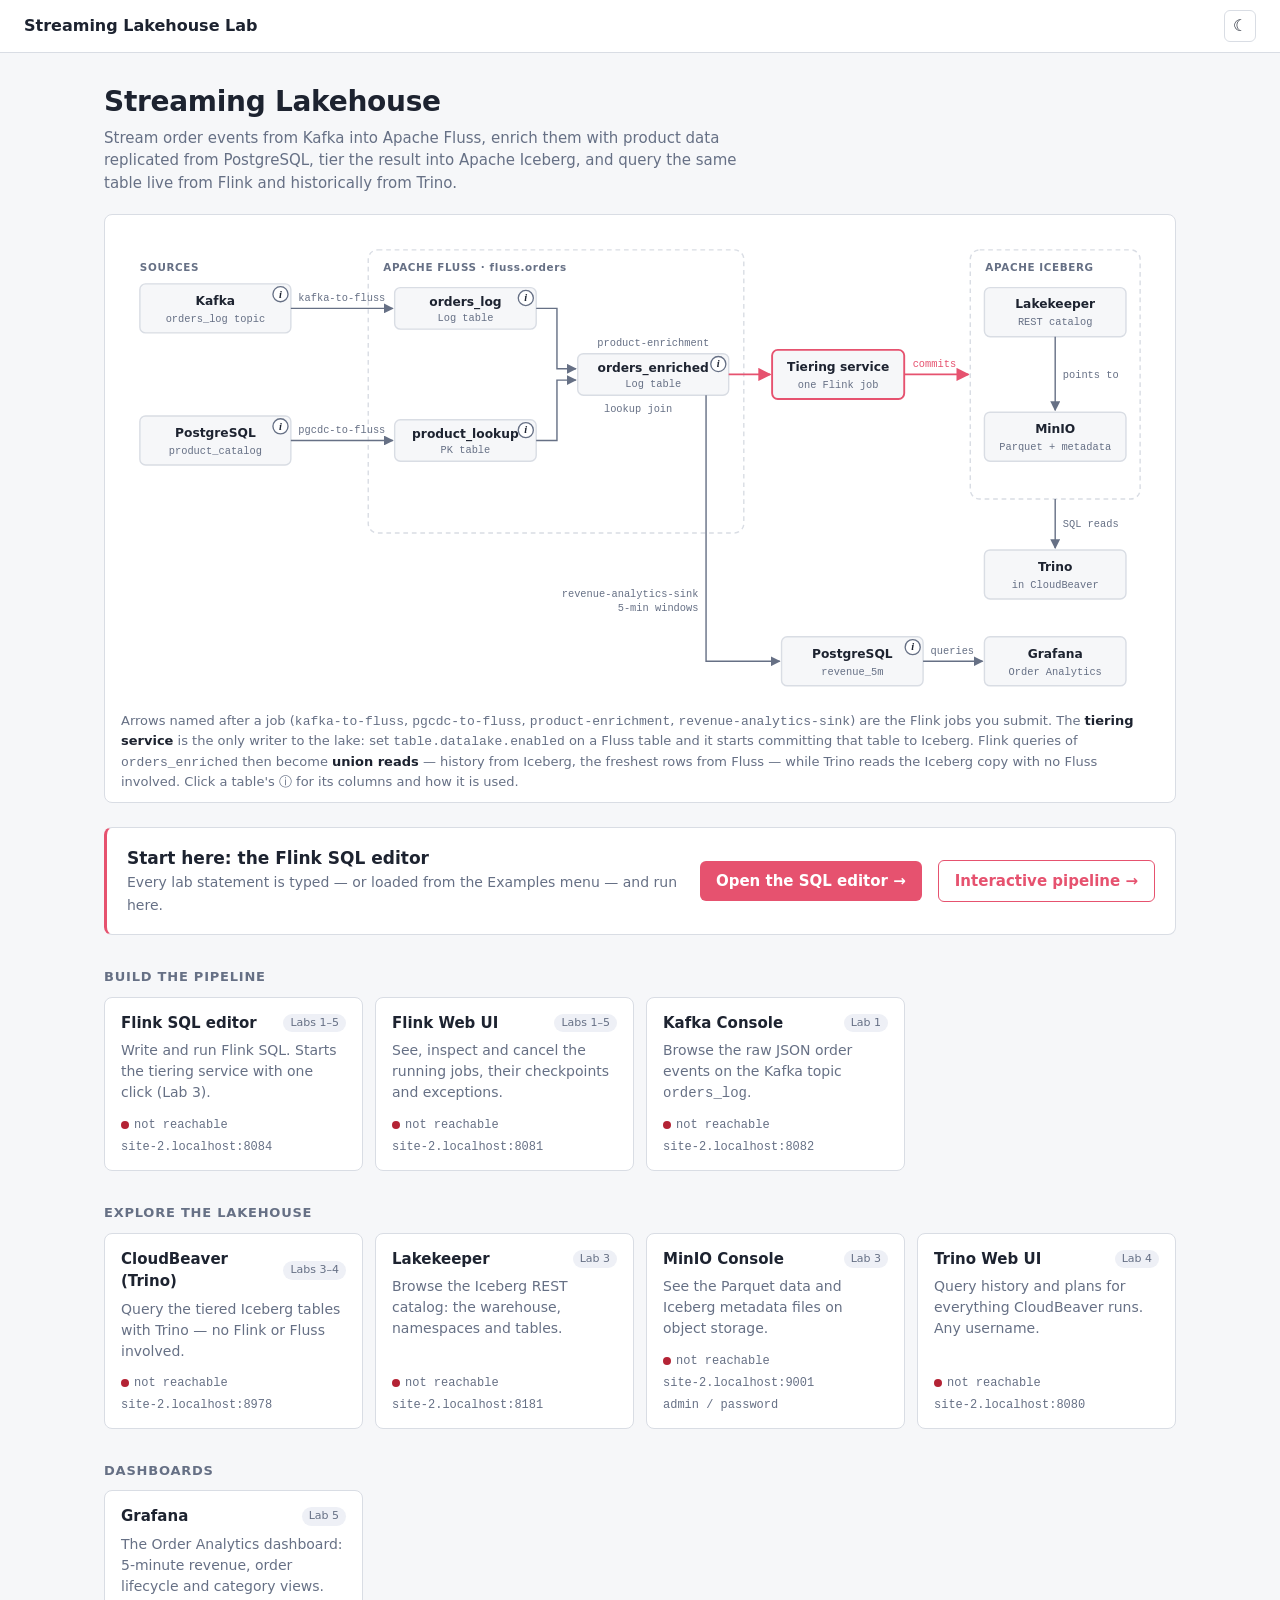
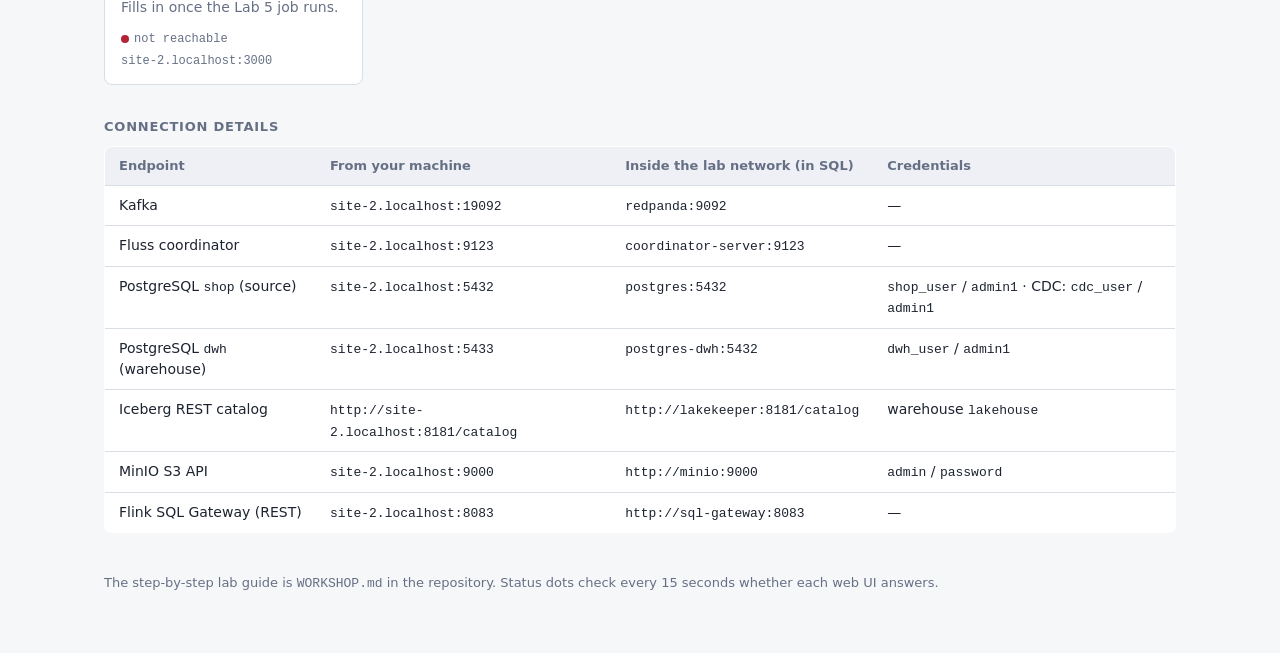
==== commit b205e147: "interactive ui" ====
--- a/homepage/index.html
+++ b/homepage/index.html
@@ -369,7 +369,8 @@
         <tbody>
           <tr><td>Kafka</td><td><code class="host" data-port="19092"></code></td><td><code>redpanda:9092</code></td><td>—</td></tr>
           <tr><td>Fluss coordinator</td><td><code class="host" data-port="9123"></code></td><td><code>coordinator-server:9123</code></td><td>—</td></tr>
-          <tr><td>PostgreSQL <code>orders</code></td><td><code class="host" data-port="5432"></code></td><td><code>postgres:5432</code></td><td><code>root</code> / <code>admin1</code> · CDC: <code>cdc_user</code> / <code>admin1</code></td></tr>
+          <tr><td>PostgreSQL <code>shop</code> (source)</td><td><code class="host" data-port="5432"></code></td><td><code>postgres:5432</code></td><td><code>shop_user</code> / <code>admin1</code> · CDC: <code>cdc_user</code> / <code>admin1</code></td></tr>
+          <tr><td>PostgreSQL <code>dwh</code> (warehouse)</td><td><code class="host" data-port="5433"></code></td><td><code>postgres-dwh:5432</code></td><td><code>dwh_user</code> / <code>admin1</code></td></tr>
           <tr><td>Iceberg REST catalog</td><td><code class="host" data-port="8181" data-suffix="/catalog"></code></td><td><code>http://lakekeeper:8181/catalog</code></td><td>warehouse <code>lakehouse</code></td></tr>
           <tr><td>MinIO S3 API</td><td><code class="host" data-port="9000"></code></td><td><code>http://minio:9000</code></td><td><code>admin</code> / <code>password</code></td></tr>
           <tr><td>Flink SQL Gateway (REST)</td><td><code class="host" data-port="8083"></code></td><td><code>http://sql-gateway:8083</code></td><td>—</td></tr>
@@ -430,7 +431,7 @@
 
 // ── Table structure panels ────────────────────────────────────────────────────
 // Kept in step with the DDL by hand: flink_sql/ddl/*.sql
-// and pg_streaming_lakehouse_ddl.sql. Columns are [name, type, note]; key: true marks the
+// and pg_shop_ddl.sql / pg_dwh_ddl.sql. Columns are [name, type, note]; key: true marks the
 // primary key.
 const STATUS = "PLACED · PAID · SHIPPED · DELIVERED · CANCELLED";
 const ORDER_COLS = [
@@ -463,7 +464,7 @@
     query: "SELECT * FROM orders_log_kafka;",
   },
   product_catalog: {
-    name: "public.product_catalog", kind: "PostgreSQL table · database orders",
+    name: "public.product_catalog", kind: "PostgreSQL table · the shop's source database, shop",
     about: "The product master data, seeded with 500 products. The source of truth that CDC replicates into Fluss.",
     cols: PRODUCT_COLS(["VARCHAR(20)", "VARCHAR(20)", "VARCHAR(255)", "VARCHAR(50)", "VARCHAR(100)", "NUMERIC(10, 2)", "NUMERIC(6, 2)", "NUMERIC(2, 1)", "TIMESTAMP"]),
     facts: [
@@ -473,7 +474,7 @@
       ["Read by", "<code>pgcdc-to-fluss</code>"],
       ["Lab step", "Lab 2, Step 7"],
     ],
-    query: "UPDATE product_catalog SET unit_price = 1.99\nWHERE product_id = 'PRD-00001';   -- in psql; watch it reach Fluss",
+    query: "UPDATE product_catalog SET unit_price = 1.99\nWHERE product_id = 'PRD-00001';   -- in CloudBeaver (PostgreSQL — shop) or psql; watch it reach Fluss",
   },
   orders_log: {
     name: "fluss.orders.orders_log", kind: "Fluss Log table · append-only · 3 buckets",
@@ -521,7 +522,7 @@
     query: "SELECT * FROM fluss.orders.orders_enriched;",
   },
   revenue_5m: {
-    name: "public.revenue_5m", kind: "PostgreSQL table · database orders · one row per 5-minute window and category",
+    name: "public.revenue_5m", kind: "PostgreSQL table · the data warehouse, dwh · one row per 5-minute window and category",
     about: "Order analytics for Grafana. Every order emits one event per status, so each measure counts a single status: revenue is what was booked (PLACED), delivered and cancelled revenue what was fulfilled and lost.",
     cols: [
       ["window_start", "TIMESTAMP", "", true], ["window_end", "TIMESTAMP", "", true], ["category", "VARCHAR(30)", "", true],
@@ -535,12 +536,12 @@
       ["unique_products", "BIGINT", "distinct, per category"],
     ],
     facts: [
-      ["Written by", "<code>revenue-analytics-sink</code> — <code>TUMBLE</code> over <code>orders_enriched</code>, upserted into <code>postgres.orders.revenue_5m</code> through the Postgres JDBC catalog"],
+      ["Written by", "<code>revenue-analytics-sink</code> — <code>TUMBLE</code> over <code>orders_enriched</code>, upserted into <code>postgres.dwh.revenue_5m</code> through the Postgres JDBC catalog"],
       ["Freshness", "a row is written when its window closes: 5 minutes, plus the 5 s watermark"],
       ["Read by", "Grafana, the <i>Order Analytics</i> dashboard"],
       ["Lab step", "Lab 5, Step 19"],
     ],
-    query: "SELECT window_start, category, order_count, revenue, cancelled_count\nFROM revenue_5m ORDER BY window_start DESC LIMIT 10;   -- in psql",
+    query: "SELECT window_start, category, order_count, revenue, cancelled_count\nFROM revenue_5m ORDER BY window_start DESC LIMIT 10;   -- in CloudBeaver (PostgreSQL — dwh) or psql",
   },
 };
 
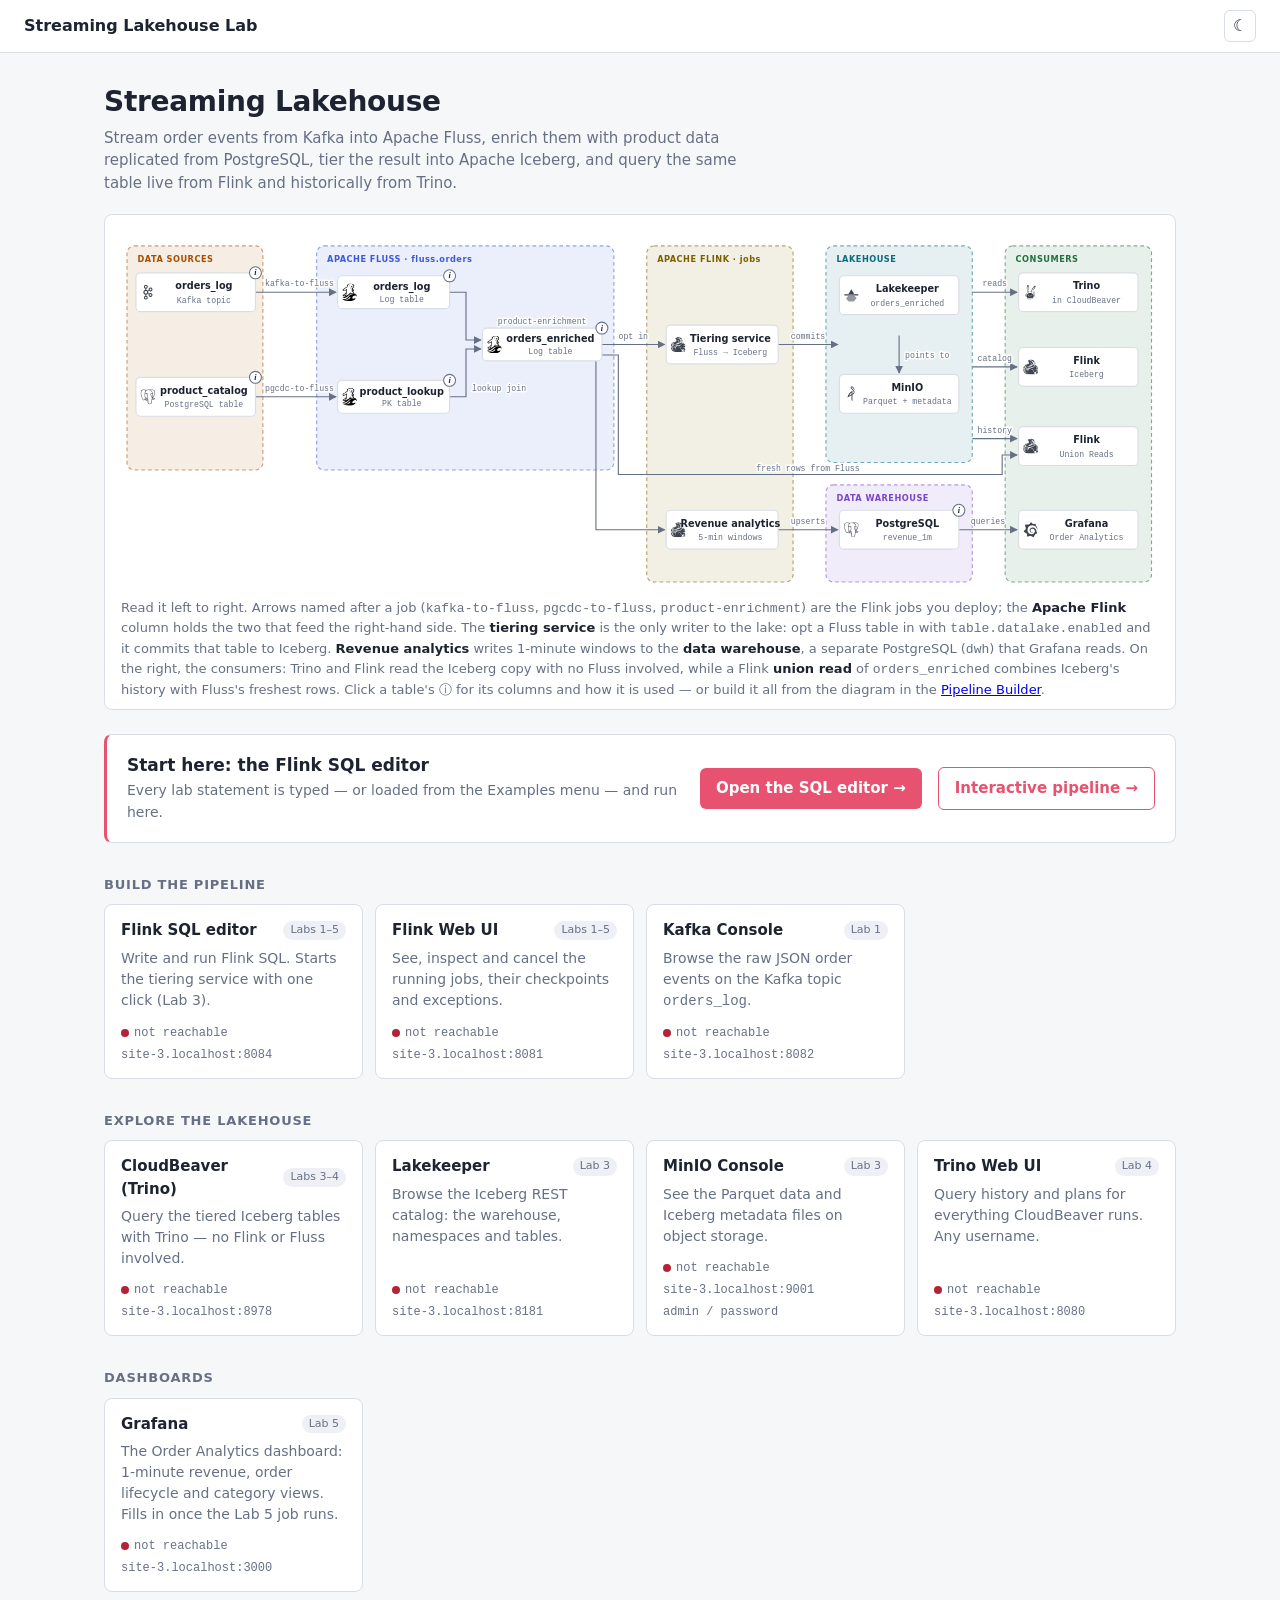
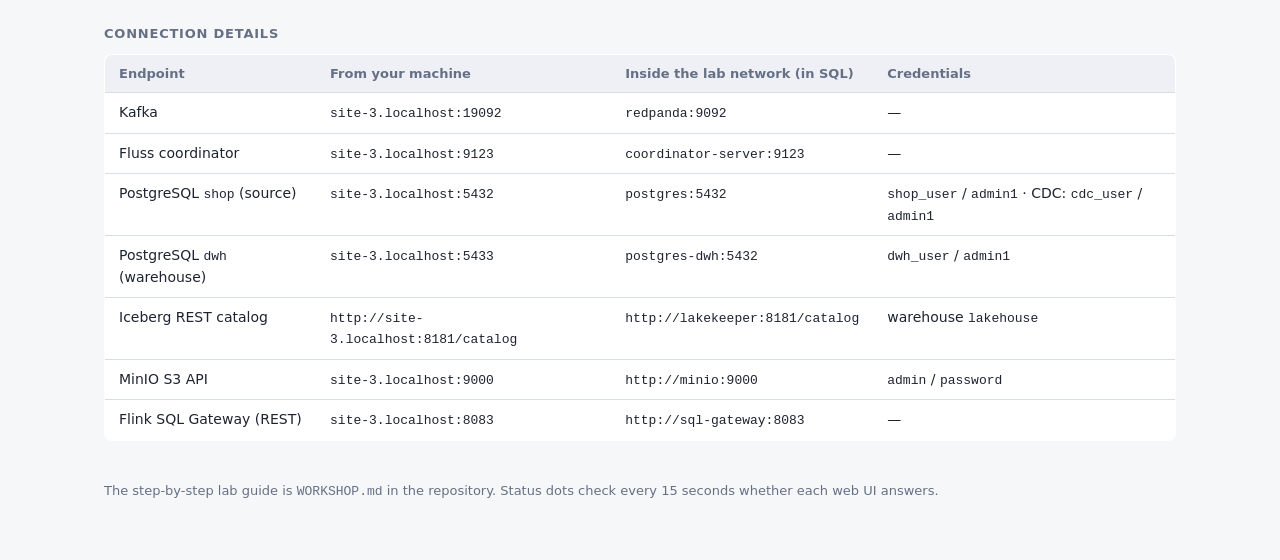
==== commit 741fff59: "intractive ui" ====
--- a/homepage/index.html
+++ b/homepage/index.html
@@ -51,15 +51,35 @@
   .arch { margin: 20px 0 0; padding: 16px 16px 10px; background: var(--panel);
           border: 1px solid var(--border); border-radius: 8px; }
   .arch .scroll { overflow-x: auto; }
-  .arch svg { display: block; width: 100%; min-width: 760px; height: auto; color: var(--muted);
+  .arch svg { display: block; width: 100%; min-width: 900px; height: auto; color: var(--muted);
               font-family: system-ui, -apple-system, "Segoe UI", sans-serif; }
-  .arch .box { fill: var(--bg); stroke: var(--border); stroke-width: 1.5; }
+  /* The same diagram as the Pipeline Builder (sql-editor/static/pipeline.html), without its
+     buttons: one light colour per column, the technologies' marks on the boxes. */
+  :root { --sources: #a64f00; --fluss: #3d5bd9; --flink: #7d5f00; --iceberg: #0b6a7f; --warehouse: #7a45c9; --consumers: #22703d; }
+  @media (prefers-color-scheme: dark) { :root:not([data-theme="light"]) {
+    --sources: #f5a25a; --fluss: #8fa2ff; --flink: #e8c547; --iceberg: #5cc8e0; --warehouse: #c4a2ff; --consumers: #71d394; } }
+  :root[data-theme="dark"] { --sources: #f5a25a; --fluss: #8fa2ff; --flink: #e8c547; --iceberg: #5cc8e0; --warehouse: #c4a2ff; --consumers: #71d394; }
+  .arch .box { fill: var(--panel); stroke: var(--border); stroke-width: 1.5; }
   .arch .region { fill: none; stroke: var(--border); stroke-width: 1.5; stroke-dasharray: 5 4; }
+  .arch .region.sources { stroke: color-mix(in srgb, var(--sources) 55%, transparent); fill: color-mix(in srgb, var(--sources) 10%, transparent); }
+  .arch .region.fluss { stroke: color-mix(in srgb, var(--fluss) 55%, transparent); fill: color-mix(in srgb, var(--fluss) 10%, transparent); }
+  .arch .region.flink { stroke: color-mix(in srgb, var(--flink) 55%, transparent); fill: color-mix(in srgb, var(--flink) 10%, transparent); }
+  .arch .region.iceberg { stroke: color-mix(in srgb, var(--iceberg) 55%, transparent); fill: color-mix(in srgb, var(--iceberg) 10%, transparent); }
+  .arch .region.warehouse { stroke: color-mix(in srgb, var(--warehouse) 55%, transparent); fill: color-mix(in srgb, var(--warehouse) 10%, transparent); }
+  .arch .region.consumers { stroke: color-mix(in srgb, var(--consumers) 55%, transparent); fill: color-mix(in srgb, var(--consumers) 10%, transparent); }
+  .arch .region-label.sources { fill: var(--sources); } .arch .region-label.fluss { fill: var(--fluss); } .arch .region-label.flink { fill: var(--flink); }
+  .arch .region-label.iceberg { fill: var(--iceberg); } .arch .region-label.warehouse { fill: var(--warehouse); } .arch .region-label.consumers { fill: var(--consumers); }
+  .arch .icon { fill: var(--fg); color: var(--fg); opacity: .85; }
+  .arch image.icon { opacity: 1; }
+  @media (prefers-color-scheme: dark) { :root:not([data-theme="light"]) .fluss-mark { filter: invert(1); } }
+  :root[data-theme="dark"] .fluss-mark { filter: invert(1); }
   .arch .title { fill: var(--fg); font-size: 13px; font-weight: 600; }
   .arch .sub { fill: var(--muted); font-size: 11px; font-family: var(--mono); }
   .arch .region-label { fill: var(--muted); font-size: 11px; font-weight: 600; letter-spacing: .06em; }
   .arch .edge { fill: none; stroke: var(--muted); stroke-width: 1.5; }
-  .arch .edge-label { fill: var(--muted); font-size: 11px; font-family: var(--mono); }
+  /* A halo in the figure's colour, so a region border passing behind a label is masked. */
+  .arch .edge-label { fill: var(--muted); font-size: 11px; font-family: var(--mono);
+                      paint-order: stroke fill; stroke: var(--panel); stroke-width: 4px; stroke-linejoin: round; }
   .arch .hot { stroke: var(--accent); stroke-width: 2; }
   .arch .hot-box { stroke: var(--accent); stroke-width: 2; }
   .arch .hot-label { fill: var(--accent); }
@@ -169,126 +189,202 @@
        table live from Flink and historically from Trino.</p>
     <figure class="arch">
       <div class="scroll">
-      <svg viewBox="0 0 1100 500" role="img"
-           aria-label="Architecture: Flink jobs carry order events from Kafka and products from PostgreSQL CDC into Fluss tables and join them into orders_enriched; the tiering service commits orders_enriched to Iceberg on MinIO through Lakekeeper, where Trino reads it; a windowed job writes revenue to PostgreSQL for Grafana.">
-        <defs>
-          <marker id="head" viewBox="0 0 10 10" refX="9" refY="5" markerWidth="7" markerHeight="7" orient="auto-start-reverse">
-            <path class="head" d="M0,0 L10,5 L0,10 z"/>
-          </marker>
-          <marker id="head-hot" viewBox="0 0 10 10" refX="9" refY="5" markerWidth="7" markerHeight="7" orient="auto-start-reverse">
-            <path class="head-hot" d="M0,0 L10,5 L0,10 z"/>
-          </marker>
-        </defs>
-
-        <!-- Sources -->
-        <text class="region-label" x="20" y="42">SOURCES</text>
-        <rect class="box" x="20" y="56" width="160" height="52" rx="6"/>
-        <text class="title" x="100" y="78" text-anchor="middle">Kafka</text>
-        <text class="sub" x="100" y="96" text-anchor="middle">orders_log topic</text>
-        <rect class="box" x="20" y="196" width="160" height="52" rx="6"/>
-        <text class="title" x="100" y="218" text-anchor="middle">PostgreSQL</text>
-        <text class="sub" x="100" y="236" text-anchor="middle">product_catalog</text>
-
-        <!-- Fluss -->
-        <rect class="region" x="262" y="20" width="398" height="300" rx="10"/>
-        <text class="region-label" x="278" y="42">APACHE FLUSS · fluss.orders</text>
-        <rect class="box" x="290" y="60" width="150" height="44" rx="6"/>
-        <text class="title" x="365" y="79" text-anchor="middle">orders_log</text>
-        <text class="sub" x="365" y="95" text-anchor="middle">Log table</text>
-        <rect class="box" x="290" y="200" width="150" height="44" rx="6"/>
-        <text class="title" x="365" y="219" text-anchor="middle">product_lookup</text>
-        <text class="sub" x="365" y="235" text-anchor="middle">PK table</text>
-        <rect class="box" x="484" y="130" width="160" height="44" rx="6"/>
-        <text class="title" x="564" y="149" text-anchor="middle">orders_enriched</text>
-        <text class="sub" x="564" y="165" text-anchor="middle">Log table</text>
-
-        <!-- Ingestion jobs -->
+      <svg viewBox="0 0 1390 480" role="img"
+           aria-label="Architecture in five columns: data sources (Kafka orders_log, PostgreSQL shop.product_catalog) feed Fluss tables through Flink jobs; product-enrichment joins them into orders_enriched; the Flink tiering service commits it to the lakehouse (Iceberg tables in Lakekeeper, Parquet on MinIO) and a windowed Flink job writes revenue_1m to the data warehouse (PostgreSQL dwh); consumers: Trino, Flink on Iceberg, Flink union reads, Grafana.">
+      <defs>
+        <marker id="head" viewBox="0 0 10 10" refX="9" refY="5" markerWidth="7" markerHeight="7" orient="auto-start-reverse"><path class="head" d="M0,0 L10,5 L0,10 z"/></marker>
+        <marker id="head-ok" viewBox="0 0 10 10" refX="9" refY="5" markerWidth="7" markerHeight="7" orient="auto-start-reverse"><path class="head-ok" d="M0,0 L10,5 L0,10 z"/></marker>
+        <!-- Technology marks: Simple Icons (CC0), drawn in the text colour so they read in both themes. -->
+        <symbol id="i-kafka" viewBox="0 0 24 24"><path d="M9.71 2.136a1.43 1.43 0 0 0-2.047 0h-.007a1.48 1.48 0 0 0-.421 1.042c0 .41.161.777.422 1.039l.007.007c.257.264.616.426 1.019.426.404 0 .766-.162 1.027-.426l.003-.007c.261-.262.421-.629.421-1.039 0-.408-.159-.777-.421-1.042H9.71zM8.683 22.295c.404 0 .766-.167 1.027-.429l.003-.008c.261-.261.421-.631.421-1.036 0-.41-.159-.778-.421-1.044H9.71a1.42 1.42 0 0 0-1.027-.432 1.4 1.4 0 0 0-1.02.432h-.007c-.26.266-.422.634-.422 1.044 0 .406.161.775.422 1.036l.007.008c.258.262.617.429 1.02.429zm7.89-4.462c.359-.096.683-.33.882-.684l.027-.052a1.47 1.47 0 0 0 .114-1.067 1.454 1.454 0 0 0-.675-.896l-.021-.014a1.425 1.425 0 0 0-1.078-.132c-.36.091-.684.335-.881.686-.2.349-.241.75-.146 1.119.099.363.33.691.675.896h.002c.346.203.737.239 1.101.144zm-6.405-7.342a2.083 2.083 0 0 0-1.485-.627c-.58 0-1.103.242-1.482.627-.378.385-.612.916-.612 1.507s.233 1.124.612 1.514a2.08 2.08 0 0 0 2.967 0c.379-.39.612-.923.612-1.514s-.233-1.122-.612-1.507zm-.835-2.51c.843.141 1.6.552 2.178 1.144h.004c.092.093.182.196.265.299l1.446-.851a3.176 3.176 0 0 1-.047-1.808 3.149 3.149 0 0 1 1.456-1.926l.025-.016a3.062 3.062 0 0 1 2.345-.306c.77.21 1.465.721 1.898 1.482v.002c.431.757.518 1.626.313 2.408a3.145 3.145 0 0 1-1.456 1.928l-.198.118h-.02a3.095 3.095 0 0 1-2.154.201 3.127 3.127 0 0 1-1.514-.944l-1.444.848a4.162 4.162 0 0 1 0 2.879l1.444.846c.413-.47.939-.789 1.514-.944a3.041 3.041 0 0 1 2.371.319l.048.023v.002a3.17 3.17 0 0 1 1.408 1.906 3.215 3.215 0 0 1-.313 2.405l-.026.053-.003-.005a3.147 3.147 0 0 1-1.867 1.436 3.096 3.096 0 0 1-2.371-.318v-.006a3.156 3.156 0 0 1-1.456-1.927 3.175 3.175 0 0 1 .047-1.805l-1.446-.848a3.905 3.905 0 0 1-.265.294l-.004.005a3.938 3.938 0 0 1-2.178 1.138v1.699a3.09 3.09 0 0 1 1.56.862l.002.004c.565.572.914 1.368.914 2.243 0 .873-.35 1.664-.914 2.239l-.002.009a3.1 3.1 0 0 1-2.21.931 3.1 3.1 0 0 1-2.206-.93h-.002v-.009a3.186 3.186 0 0 1-.916-2.239c0-.875.35-1.672.916-2.243v-.004h.002a3.1 3.1 0 0 1 1.558-.862v-1.699a3.926 3.926 0 0 1-2.176-1.138l-.006-.005a4.098 4.098 0 0 1-1.173-2.874c0-1.122.452-2.136 1.173-2.872h.006a3.947 3.947 0 0 1 2.176-1.144V6.289a3.137 3.137 0 0 1-1.558-.864h-.002v-.004a3.192 3.192 0 0 1-.916-2.243c0-.871.35-1.669.916-2.243l.002-.002A3.084 3.084 0 0 1 8.683 0c.861 0 1.641.355 2.21.932v.002h.002c.565.574.914 1.372.914 2.243 0 .876-.35 1.667-.914 2.243l-.002.005a3.142 3.142 0 0 1-1.56.864v1.692zm8.121-1.129l-.012-.019a1.452 1.452 0 0 0-.87-.668 1.43 1.43 0 0 0-1.103.146h.002c-.347.2-.58.529-.677.896-.095.365-.054.768.146 1.119l.007.009c.2.347.519.579.874.673.357.103.755.059 1.098-.144l.019-.009a1.47 1.47 0 0 0 .657-.885 1.493 1.493 0 0 0-.141-1.118"/></symbol>
+        <symbol id="i-postgres" viewBox="0 0 24 24"><path d="M23.5594 14.7228a.5269.5269 0 0 0-.0563-.1191c-.139-.2632-.4768-.3418-1.0074-.2321-1.6533.3411-2.2935.1312-2.5256-.0191 1.342-2.0482 2.445-4.522 3.0411-6.8297.2714-1.0507.7982-3.5237.1222-4.7316a1.5641 1.5641 0 0 0-.1509-.235C21.6931.9086 19.8007.0248 17.5099.0005c-1.4947-.0158-2.7705.3461-3.1161.4794a9.449 9.449 0 0 0-.5159-.0816 8.044 8.044 0 0 0-1.3114-.1278c-1.1822-.0184-2.2038.2642-3.0498.8406-.8573-.3211-4.7888-1.645-7.2219.0788C.9359 2.1526.3086 3.8733.4302 6.3043c.0409.818.5069 3.334 1.2423 5.7436.4598 1.5065.9387 2.7019 1.4334 3.582.553.9942 1.1259 1.5933 1.7143 1.7895.4474.1491 1.1327.1441 1.8581-.7279.8012-.9635 1.5903-1.8258 1.9446-2.2069.4351.2355.9064.3625 1.39.3772a.0569.0569 0 0 0 .0004.0041 11.0312 11.0312 0 0 0-.2472.3054c-.3389.4302-.4094.5197-1.5002.7443-.3102.064-1.1344.2339-1.1464.8115-.0025.1224.0329.2309.0919.3268.2269.4231.9216.6097 1.015.6331 1.3345.3335 2.5044.092 3.3714-.6787-.017 2.231.0775 4.4174.3454 5.0874.2212.5529.7618 1.9045 2.4692 1.9043.2505 0 .5263-.0291.8296-.0941 1.7819-.3821 2.5557-1.1696 2.855-2.9059.1503-.8707.4016-2.8753.5388-4.1012.0169-.0703.0357-.1207.057-.1362.0007-.0005.0697-.0471.4272.0307a.3673.3673 0 0 0 .0443.0068l.2539.0223.0149.001c.8468.0384 1.9114-.1426 2.5312-.4308.6438-.2988 1.8057-1.0323 1.5951-1.6698zM2.371 11.8765c-.7435-2.4358-1.1779-4.8851-1.2123-5.5719-.1086-2.1714.4171-3.6829 1.5623-4.4927 1.8367-1.2986 4.8398-.5408 6.108-.13-.0032.0032-.0066.0061-.0098.0094-2.0238 2.044-1.9758 5.536-1.9708 5.7495-.0002.0823.0066.1989.0162.3593.0348.5873.0996 1.6804-.0735 2.9184-.1609 1.1504.1937 2.2764.9728 3.0892.0806.0841.1648.1631.2518.2374-.3468.3714-1.1004 1.1926-1.9025 2.1576-.5677.6825-.9597.5517-1.0886.5087-.3919-.1307-.813-.5871-1.2381-1.3223-.4796-.839-.9635-2.0317-1.4155-3.5126zm6.0072 5.0871c-.1711-.0428-.3271-.1132-.4322-.1772.0889-.0394.2374-.0902.4833-.1409 1.2833-.2641 1.4815-.4506 1.9143-1.0002.0992-.126.2116-.2687.3673-.4426a.3549.3549 0 0 0 .0737-.1298c.1708-.1513.2724-.1099.4369-.0417.156.0646.3078.26.3695.4752.0291.1016.0619.2945-.0452.4444-.9043 1.2658-2.2216 1.2494-3.1676 1.0128zm2.094-3.988-.0525.141c-.133.3566-.2567.6881-.3334 1.003-.6674-.0021-1.3168-.2872-1.8105-.8024-.6279-.6551-.9131-1.5664-.7825-2.5004.1828-1.3079.1153-2.4468.079-3.0586-.005-.0857-.0095-.1607-.0122-.2199.2957-.2621 1.6659-.9962 2.6429-.7724.4459.1022.7176.4057.8305.928.5846 2.7038.0774 3.8307-.3302 4.7363-.084.1866-.1633.3629-.2311.5454zm7.3637 4.5725c-.0169.1768-.0358.376-.0618.5959l-.146.4383a.3547.3547 0 0 0-.0182.1077c-.0059.4747-.054.6489-.115.8693-.0634.2292-.1353.4891-.1794 1.0575-.11 1.4143-.8782 2.2267-2.4172 2.5565-1.5155.3251-1.7843-.4968-2.0212-1.2217a6.5824 6.5824 0 0 0-.0769-.2266c-.2154-.5858-.1911-1.4119-.1574-2.5551.0165-.5612-.0249-1.9013-.3302-2.6462.0044-.2932.0106-.5909.019-.8918a.3529.3529 0 0 0-.0153-.1126 1.4927 1.4927 0 0 0-.0439-.208c-.1226-.4283-.4213-.7866-.7797-.9351-.1424-.059-.4038-.1672-.7178-.0869.067-.276.1831-.5875.309-.9249l.0529-.142c.0595-.16.134-.3257.213-.5012.4265-.9476 1.0106-2.2453.3766-5.1772-.2374-1.0981-1.0304-1.6343-2.2324-1.5098-.7207.0746-1.3799.3654-1.7088.5321a5.6716 5.6716 0 0 0-.1958.1041c.0918-1.1064.4386-3.1741 1.7357-4.4823a4.0306 4.0306 0 0 1 .3033-.276.3532.3532 0 0 0 .1447-.0644c.7524-.5706 1.6945-.8506 2.802-.8325.4091.0067.8017.0339 1.1742.081 1.939.3544 3.2439 1.4468 4.0359 2.3827.8143.9623 1.2552 1.9315 1.4312 2.4543-1.3232-.1346-2.2234.1268-2.6797.779-.9926 1.4189.543 4.1729 1.2811 5.4964.1353.2426.2522.4522.2889.5413.2403.5825.5515.9713.7787 1.2552.0696.087.1372.1714.1885.245-.4008.1155-1.1208.3825-1.0552 1.717-.0123.1563-.0423.4469-.0834.8148-.0461.2077-.0702.4603-.0994.7662zm.8905-1.6211c-.0405-.8316.2691-.9185.5967-1.0105a2.8566 2.8566 0 0 0 .135-.0406 1.202 1.202 0 0 0 .1342.103c.5703.3765 1.5823.4213 3.0068.1344-.2016.1769-.5189.3994-.9533.6011-.4098.1903-1.0957.333-1.7473.3636-.7197.0336-1.0859-.0807-1.1721-.151zm.5695-9.2712c-.0059.3508-.0542.6692-.1054 1.0017-.055.3576-.112.7274-.1264 1.1762-.0142.4368.0404.8909.0932 1.3301.1066.887.216 1.8003-.2075 2.7014a3.5272 3.5272 0 0 1-.1876-.3856c-.0527-.1276-.1669-.3326-.3251-.6162-.6156-1.1041-2.0574-3.6896-1.3193-4.7446.3795-.5427 1.3408-.5661 2.1781-.463zm.2284 7.0137a12.3762 12.3762 0 0 0-.0853-.1074l-.0355-.0444c.7262-1.1995.5842-2.3862.4578-3.4385-.0519-.4318-.1009-.8396-.0885-1.2226.0129-.4061.0666-.7543.1185-1.0911.0639-.415.1288-.8443.1109-1.3505.0134-.0531.0188-.1158.0118-.1902-.0457-.4855-.5999-1.938-1.7294-3.253-.6076-.7073-1.4896-1.4972-2.6889-2.0395.5251-.1066 1.2328-.2035 2.0244-.1859 2.0515.0456 3.6746.8135 4.8242 2.2824a.908.908 0 0 1 .0667.1002c.7231 1.3556-.2762 6.2751-2.9867 10.5405zm-8.8166-6.1162c-.025.1794-.3089.4225-.6211.4225a.5821.5821 0 0 1-.0809-.0056c-.1873-.026-.3765-.144-.5059-.3156-.0458-.0605-.1203-.178-.1055-.2844.0055-.0401.0261-.0985.0925-.1488.1182-.0894.3518-.1226.6096-.0867.3163.0441.6426.1938.6113.4186zm7.9305-.4114c.0111.0792-.049.201-.1531.3102-.0683.0717-.212.1961-.4079.2232a.5456.5456 0 0 1-.075.0052c-.2935 0-.5414-.2344-.5607-.3717-.024-.1765.2641-.3106.5611-.352.297-.0414.6111.0088.6356.1851z"/></symbol>
+        <symbol id="i-flink" viewBox="0 0 24 24"><path d="M3.192 13.236c.028.035.064.069.098.101l.024.022.008.004a.736.736 0 0 0 .179.065 8.117 8.117 0 0 1-.138-1.758c.027-.797.178-1.47.462-2.059a8.02 8.02 0 0 1 .315-.519s-.176 1.202-.202 1.673a7.104 7.104 0 0 0 .16 1.868l.072-.05c-.043-.389-.042-.8.004-1.22a6.987 6.987 0 0 1 .419-1.721 9.266 9.266 0 0 1 .973-1.892c-1.985.209-2.418 2.1-2.418 2.1s.017-.347.024-.434c.057-.649.123-.961.205-1.287-.13.238-.212.488-.271.688-.139.47-.216.949-.273 1.356a9.022 9.022 0 0 0-.096 1.289c.002.38.024.828.176 1.263.073.205.164.373.279.511zm1.44-.737c.179-.113.385-.2.626-.268.425-.119.889-.239 1.461-.379l.19-.046c.478-.116.974-.237 1.439-.415.283-.108.552-.25.824-.436.38-.26.721-.579 1.012-.951.154-.196.232-.349.309-.605l.114-.378s.464.519-.004 1.436c.297-.107.582-.413.798-.788.181-.315.491-1.451.491-1.451s.569.875-.105 2.011a1.59 1.59 0 0 0 .356-.227c2.507-2.49.349-3.899-.103-4.236a4.141 4.141 0 0 0-.982-.525L11 5.218c-.03-.013-.047-.033-.055-.042l-.321-.35.563.155c.079.021.154.042.228.064.614.182 1.082.4 1.472.686.445.325 2.142 1.751.348 3.837.556-.191 1.606-.772 1.962-1.272 1.713-2.405-.254-3.808-.17-3.808.019 0 .044.002.099.01a.44.44 0 0 0 .069.006c.036 0 .097-.006.109-.041.015-.042-.014-.122-.073-.168-.154-.117-.321-.202-.533-.169C12.926 4.4 12.3 3.85 12.3 3.85s2.482.129 2.562-.28a4.92 4.92 0 0 0-1.225-.912 6.697 6.697 0 0 0-2.228-.743c-1.207-.179-2.13.053-2.13.053.096-.121.574-.667 2.556-.511.802.063 1.564.316 2.27.669.182.091.29-.125.293-.223.004-.114.201.379.203.405.019-.049.096-.308.112-.308.047 0 .24.603.24.603.002-.024.257-.286.257-.286.076.343.066.514.047.562.002-.009.267-.172.267-.172s.152.638.412.891c.084.082.238.296.328.527.19-.133.421-.799.421-.799s.119.353.019.988c.007-.008.301-.219.301-.219s.042.449-.15 1.008a.572.572 0 0 0-.022.095c.162-.091.404-.388.404-.388l-.042.188c-.048.214-.137.629-.327.953a2.549 2.549 0 0 0-.29.686c.049-.045.099-.085.152-.12.1-.065.199-.117.293-.151l.232-.085c.392-.142.788-.309 1.173-.479.812-.359.631-.86.631-.86-.209.408-.966.816-.966.816s.98-.878.562-1.905c-.115.27-.224.538-.327.792-.144.353-.314.726-.59 1.055-.141.168-.286.29-.446.373a.686.686 0 0 1-.115.048l-.043.016s.172-.283.184-1.063c.004-.282.012-.571.012-.826v-.054c0-.132-.003-.263-.002-.395.005-.558.015-.982.132-1.373-.012-.022-.005-.045-.018-.068-.027-.046-.047-.099-.071-.157-.036-.089-.066-.178-.101-.275-.127-.36-.308-.538-.365-.588-.038.115-.271.591-.271.591s.001-.365-.001-.393c-.067-.511-1.33-.972-1.356-.988l.067.401s-.382-.028-.545-.284c-.034-.052-.084-.09-.13-.125l.09.306.093.214s-.296-.024-.435-.269c-.033-.057-.075-.121-.112-.189a.746.746 0 0 0-.574-.396 8.393 8.393 0 0 0-.601-.062 1.301 1.301 0 0 1-.479-.11L12.573 0l.046.087c.015.029.025.058.04.095l.008.022.032.078.048.172s-.353-.014-.765-.299c-.089-.062-.201-.062-.325-.072L11.622.08a4.192 4.192 0 0 0-.332-.014 3.097 3.097 0 0 0-.974.149c.035-.002.071-.003.106-.003l.067.001c.677.012.887.413.887.413s-.606 0-.785.023c-.209.027-.42.052-.616.106a5.102 5.102 0 0 0-1.622.796c-.124.088-.253.17-.389.256-.23.147-.424.341-.576.577a.357.357 0 0 0-.034.068c-.014.036-.008.039.015.051a.78.78 0 0 0 .168.061 2.353 2.353 0 0 1 1.786 2.005l.015.123c.035.307.072.623.056.944a3.413 3.413 0 0 1-.901 2.191c-.59.646-1.323.69-1.316.685.435-.406.722-.95.876-1.66a1.395 1.395 0 0 0-.084-.828.868.868 0 0 0-.016.047c-.097.276-.22.594-.447.857-.132.15-.312.322-.521.521-.911.867-2.435 2.317-2.409 4.623 0 .135.027.3.056.427zm13.967-5.836c-.113.098-.226.196-.341.292-.205.171-.351.28-.666.394-.276.099-.488-.124-.488-.124a1.3 1.3 0 0 0 .447-.389 7.968 7.968 0 0 0-1.154.71 2.41 2.41 0 0 0-.389.353c-.124.156-.205.318-.205.484v.002c0-.003.044-.005.053-.007a6.122 6.122 0 0 0 1.226-.49 16.006 16.006 0 0 0 1.757-1.074.334.334 0 0 1 .095-.048l.371-.106-.228.314a.288.288 0 0 1-.027.034c-.745.741-1.517 1.272-2.36 1.622a4.734 4.734 0 0 1-.492.174 9.201 9.201 0 0 0 1.513-.525c.537-.244.913-.483 1.22-.772.475-.45.814-.981 1.009-1.576a.732.732 0 0 0 .024-.1l-.111.033c-.127.037-.258.074-.373.13a2.367 2.367 0 0 0-.427.286c-.158.127-.321.269-.454.383zM1.578 14.987c.128.205.268.407.403.602l.021.031c-.351-1.236.223-1.982.223-1.982l.142.391c.036.101.091.199.167.302.147-.275.326-.538.534-.784a1.438 1.438 0 0 1-.472-.415c-.2-.264-.332-.581-.415-.996a5.507 5.507 0 0 1-.069-1.562c.015-.174.036-.348.059-.525a8.377 8.377 0 0 0-1.626 2.716.046.046 0 0 0 .003.021 9.438 9.438 0 0 0 1.03 2.201zM18.221 3.353a5.045 5.045 0 0 1 .366-1.933l.018-.041a.94.94 0 0 0-.246.252c-.168.242-.291.53-.397.932-.182.687-.29 1.427-.337 2.308.192-.205.507-.657.572-1.215.011-.094.024-.199.024-.303zm3.368 19.012c-.396-.065-1.234-.36-1.468-.945-.288.707.306 1.221.75 1.451.077.04.1.05.181.082.084.037-.165.494.045.704.21.21.409.148.487.148 0 0 .361.335.567.111.053-.058.098-.262.029-.385-.086-.152-.295-.124-.315-.124-.41.005-.373-.188-.311-.27.045-.059.132-.055.205-.055.017 0 .034.001.053.004.094.011.184.016.268.016.335 0 .726-.035.985-.179.186-.104.491-.456.475-.692-.017.006-.825.319-1.951.134zm2.324-7.785c-.038-.097-.085-.196-.126-.283l-.06-.126c-.021-.047-.044-.093-.066-.139-.055-.111-.112-.226-.151-.35-.034-.106-.043-.216-.052-.32a3.312 3.312 0 0 0-1.886-2.716 1.25 1.25 0 0 1-.215.417c-.09.12-.144.138-.262.138-.157 0-.18-.18-.133-.265a1.45 1.45 0 0 0 .196-.543c.033-.377-.177-.786-.435-1.068-.239-.261-.649-.564-.979-.663-.079.307.017.812.124 1.109.132.36.544 1.069.445 1.499 0 0-.029.275-.304.448-.153.096-.215.053-.215.053.294-.627.297-.891-.028-1.485-.245-.447-.358-.899-.27-1.398.003-.02.01-.04.014-.06a2.222 2.222 0 0 1-.088.199c-.25.439-.486.667-.628 1.121-.149.508.01 1.059.325 1.598a1.237 1.237 0 0 1-.553-.804 4.323 4.323 0 0 0-1.334 1.166c-.08.104-.175.191-.259.268a4.92 4.92 0 0 1-1.978 1.099c-.493.145-1.001.267-1.502.388l-.131.031c-.683.165-1.409.351-2.097.657-.792.352-1.42.757-1.918 1.239a4.412 4.412 0 0 0-1.326 2.593c-.114.781-.055 1.595.18 2.49.008.032-1.03-.941-.494-3.741a6.322 6.322 0 0 0-.236-.007l-.067.001c-1.933.058-2.737 1.123-2.737 1.123s.126-1.182 1.987-1.579c.14-.03 1.312-.293 1.352-.306.154-.314.341-.612.557-.889l-.166.026c-.319.05-.648.1-.975.143l-.252.03c-.577.074-1.174.149-1.74.316-.594.174-1.059.426-1.422.768-.389.366-.668.839-.852 1.442l-.023.086c-.013.05-.026.101-.045.151-.02.052-.024.11.018.22.348.923.945 1.723 1.774 2.376a7.587 7.587 0 0 0 2.146 1.18c.026.009.07.024.109.064l.348.337-.544-.13c-.064-.015-.127-.029-.191-.047-1.114-.306-2.085-.821-2.885-1.532-.273-.099-1.668-.794-2.26-1.936l-.099-.19s.757.746 1.288.855a5.59 5.59 0 0 1-.564-1.22.283.283 0 0 0-.049-.087C1.273 17.196.624 16.054.196 14.834a4.708 4.708 0 0 1-.085-.262c-.043.355-.064.71-.064 1.057 0 .11.955 2.647.955 2.647s-.42-.467-.768-1.059c0 0-.061-.199-.069-.212.149.897.439 1.74.863 2.521 1.167 2.147 2.956 3.554 5.47 4.212a7.73 7.73 0 0 0 1.955.255l7.855.007c.369 0 .652-.022.915-.07l.041-.007a1.47 1.47 0 0 1 .281-.034c.106.001.219.014.345.044l.062.015c.116.026.224.052.331.052 1.32.01 1.137-.785 1.137-.785-.055-.207-.295-.351-.557-.413a1.204 1.204 0 0 0-.28-.033c-.179 0-.367.041-.559.12l-.288.123-.172.075a1.317 1.317 0 0 1-.098.038.54.54 0 0 1-.17.036c-.199 0-.208-.195-.213-.312a.46.46 0 0 1 .169-.373c.093-.079.194-.156.302-.228.195-.132.396-.268.551-.446a1.49 1.49 0 0 0 .361-.699.825.825 0 0 0-.044-.469c-.014-.035-.027-.042-.04-.046a9.037 9.037 0 0 0-.368-.112c-.488-.137-.847-.342-1.127-.643a2.803 2.803 0 0 1-.439-.671 5.783 5.783 0 0 1-.416-1.096c-.159-.601-.536-1.083-1.15-1.472a3.536 3.536 0 0 0-1.557-.524c-.137-.015-.276-.021-.423-.028-.037-.002-.122-.013-.208-.024-.077-.01-.153-.021-.188-.022l-.21-.013s.054-.076.489-.242c.082-.031.167-.039.25-.054.201-.035.4-.053.59-.053.458 0 .891.106 1.288.314.494.26.888.656 1.206 1.211.173.302.309.626.416.992.021.07.038.14.058.216.035.134.071.271.122.396.307.756.876 1.198 1.69 1.315.216.031.426.046.626.046a3.48 3.48 0 0 0 1.077-.165c.455-.149.803-.382 1.062-.712a1.42 1.42 0 0 0 .255-.494l.035-.121.203.048c.043.011.086.021.13.03a.483.483 0 0 0 .094.009c.092 0 .186-.022.288-.044l.017-.004c.076-.017.15-.02.222-.023l.061-.003c.072 0 .132.048.159.093.031.053.081.083.175.104a.367.367 0 0 0 .075.007c.229 0 .47-.21.476-.416.003-.079-.018-.127-.07-.163-.041-.028-.083-.054-.131-.084l-.228-.143.152-.116a.245.245 0 0 1 .147-.051c.045 0 .085.013.12.028 0 0-.191-1.01-1.527-.716 0 0-.217.089-.328.131l-.052.02a.27.27 0 0 1-.101.019.358.358 0 0 1-.166-.047c-.468-.235-.926-.131-1.002-.131a2.28 2.28 0 0 1-.538-.059.222.222 0 0 1-.116-.067l-.086-.097a2.634 2.634 0 0 1-1.183-.197c-.436-.186-.784-.47-.995-.903a1.487 1.487 0 0 1-.15-.685l.026.067c.084.248.208.474.374.678.306.379.701.634 1.15.813.243.097.495.165.764.21 0 0 .955.036 1.38-.317.323-.18.614-.264.917-.264h.063c1.027-.001 1.118-.498 1.118-.498s.117.076.281.051a.666.666 0 0 0 .604-.63l-.34-.306-.072-.063-.134-.106.092-.105a.274.274 0 0 1 .207-.099c.046 0 .091.012.134.035.061.034.115.077.164.117l.051.04.064.05a.559.559 0 0 0-.036-.265zm-1.267-.273c-.038.106-.088.123-.199.099a.688.688 0 0 0-.181-.014c-.111.005-.221.024-.332.026-.277.005-.543-.045-.763-.225-.312-.256-.372-.559-.177-.943l.004.037a.745.745 0 0 0 .345.611c.18.121.385.17.595.196.17.021.338.05.487.142l.041.021a.043.043 0 0 1 .006-.007c-.029-.041-.039-.183-.024-.242a.565.565 0 0 0 .002-.297.622.622 0 0 1-.25.304.076.076 0 0 1-.053.02 2.53 2.53 0 0 1-.654-.233c-.186-.102-.283-.261-.234-.484a.198.198 0 0 0-.056-.189c-.023-.023-.043-.05-.067-.078.055-.051.102-.1.155-.143.05-.04.102-.078.158-.109.432-.245 1.016-.061 1.208.389.049.114.075.24.089.363.028.259-.013.511-.1.756zm-20.67 2.926c-.02-.237-.033-.474-.046-.756a.102.102 0 0 0-.021-.064c-.63-.909-1.089-1.696-1.446-2.476a7.292 7.292 0 0 1-.169-.394 7.748 7.748 0 0 0 1.682 3.694v-.004zm18.991 4.103c.176.117.395.203.732.287.34.085.653.125.966.125.185 0 .334-.019.47-.059a.81.81 0 0 0 .59-.639 6.03 6.03 0 0 0 .128-.713 1.798 1.798 0 0 0-.372-1.323c-.035.031-.07.061-.106.089a1.104 1.104 0 0 1-.198.121.658.658 0 0 1-.291.072.593.593 0 0 1-.281-.072.96.96 0 0 0-.461-.104c-.063 0-.131.005-.208.013-.027.003-.039.009-.054.04-.258.531-.683.908-1.298 1.154l-.017.007-.003.013a1.15 1.15 0 0 0-.001.454c.054.216.185.391.404.535zM14.99 9.512c-.516.525-1.141.958-1.964 1.364-.52.256-1.1.441-1.826.582-.415.081-.829.159-1.243.237l-.086.015-1.056.2c-.929.178-1.92.389-2.872.71-.691.234-1.224.481-1.677.779-.444.291-.75.591-.965.943a2.637 2.637 0 0 0-.146.291 5.696 5.696 0 0 1-.075.159.42.42 0 0 1-.076.114c-.484.473-.69 1.064-.613 1.756.046.416.176.821.395 1.236.127-.846.574-1.492 1.328-1.92.41-.233.863-.403 1.383-.517.526-.117 1.06-.214 1.561-.304l.307-.054c.516-.091 1.051-.184 1.558-.345.12-.038.238-.08.348-.121.147-.055.275-.12.391-.206.141-.105.289-.2.444-.291-.653-.015-1.76-.017-2.104-.019-.77-.004-1.3.06-1.964.312-.694.264-2.676 1.271-2.676 1.271s.985-1.054 2.837-1.844a7.858 7.858 0 0 1 2.928-.53c.275 0 .561.011.872.033.512.038 1.024.075 1.535.11l.014.001c.024 0 .05-.004.075-.011a10.63 10.63 0 0 1 1.572-.325c.175-.025.353-.061.528-.097-.034-.011-.069-.02-.103-.03a1.13 1.13 0 0 1-.118-.044l-.088-.035-.345-.233 1.296.028c.279 0 3.032-.443 4.21-3.723.078-.219.16-.437.223-.676a7.611 7.611 0 0 1-2.669 1.063 7.155 7.155 0 0 1-1.139.121zm4.784-1.871zm1.701 5.622a.27.27 0 1 0 .54 0 .27.27 0 0 0-.54 0z"/></symbol>
+        <symbol id="i-grafana" viewBox="0 0 24 24"><path d="M23.02 10.59a8.578 8.578 0 0 0-.862-3.034 8.911 8.911 0 0 0-1.789-2.445c.337-1.342-.413-2.505-.413-2.505-1.292-.08-2.113.4-2.416.62-.052-.02-.102-.044-.154-.064-.22-.089-.446-.172-.677-.247-.231-.073-.47-.14-.711-.197a9.867 9.867 0 0 0-.875-.161C14.557.753 12.94 0 12.94 0c-1.804 1.145-2.147 2.744-2.147 2.744l-.018.093c-.098.029-.2.057-.298.088-.138.042-.275.094-.413.143-.138.055-.275.107-.41.166a8.869 8.869 0 0 0-1.557.87l-.063-.029c-2.497-.955-4.716.195-4.716.195-.203 2.658.996 4.33 1.235 4.636a11.608 11.608 0 0 0-.607 2.635C1.636 12.677.953 15.014.953 15.014c1.926 2.214 4.171 2.351 4.171 2.351.003-.002.006-.002.006-.005.285.509.615.994.986 1.446.156.19.32.371.488.548-.704 2.009.099 3.68.099 3.68 2.144.08 3.553-.937 3.849-1.173a9.784 9.784 0 0 0 3.164.501h.08l.055-.003.107-.002.103-.005.003.002c1.01 1.44 2.788 1.646 2.788 1.646 1.264-1.332 1.337-2.653 1.337-2.94v-.058c0-.02-.003-.039-.003-.06.265-.187.52-.387.758-.6a7.875 7.875 0 0 0 1.415-1.7c1.43.083 2.437-.885 2.437-.885-.236-1.49-1.085-2.216-1.264-2.354l-.018-.013-.016-.013a.217.217 0 0 1-.031-.02c.008-.092.016-.18.02-.27.011-.162.016-.323.016-.48v-.253l-.005-.098-.008-.135a1.891 1.891 0 0 0-.01-.13c-.003-.042-.008-.083-.013-.125l-.016-.124-.018-.122a6.215 6.215 0 0 0-2.032-3.73 6.015 6.015 0 0 0-3.222-1.46 6.292 6.292 0 0 0-.85-.048l-.107.002h-.063l-.044.003-.104.008a4.777 4.777 0 0 0-3.335 1.695c-.332.4-.592.84-.768 1.297a4.594 4.594 0 0 0-.312 1.817l.003.091c.005.055.007.11.013.164a3.615 3.615 0 0 0 .698 1.82 3.53 3.53 0 0 0 1.827 1.282c.33.098.66.14.971.137.039 0 .078 0 .114-.002l.063-.003c.02 0 .041-.003.062-.003.034-.002.065-.007.099-.01.007 0 .018-.003.028-.003l.031-.005.06-.008a1.18 1.18 0 0 0 .112-.02c.036-.008.072-.013.109-.024a2.634 2.634 0 0 0 .914-.415c.028-.02.056-.041.085-.065a.248.248 0 0 0 .039-.35.244.244 0 0 0-.309-.06l-.078.042c-.09.044-.184.083-.283.116a2.476 2.476 0 0 1-.475.096c-.028.003-.054.006-.083.006l-.083.002c-.026 0-.054 0-.08-.002l-.102-.006h-.012l-.024.006c-.016-.003-.031-.003-.044-.006-.031-.002-.06-.007-.091-.01a2.59 2.59 0 0 1-.724-.213 2.557 2.557 0 0 1-.667-.438 2.52 2.52 0 0 1-.805-1.475 2.306 2.306 0 0 1-.029-.444l.006-.122v-.023l.002-.031c.003-.021.003-.04.005-.06a3.163 3.163 0 0 1 1.352-2.29 3.12 3.12 0 0 1 .937-.43 2.946 2.946 0 0 1 .776-.101h.06l.07.002.045.003h.026l.07.005a4.041 4.041 0 0 1 1.635.49 3.94 3.94 0 0 1 1.602 1.662 3.77 3.77 0 0 1 .397 1.414l.005.076.003.075c.002.026.002.05.002.075 0 .024.003.052 0 .07v.065l-.002.073-.008.174a6.195 6.195 0 0 1-.08.639 5.1 5.1 0 0 1-.267.927 5.31 5.31 0 0 1-.624 1.13 5.052 5.052 0 0 1-3.237 2.014 4.82 4.82 0 0 1-.649.066l-.039.003h-.287a6.607 6.607 0 0 1-1.716-.265 6.776 6.776 0 0 1-3.4-2.274 6.75 6.75 0 0 1-.746-1.15 6.616 6.616 0 0 1-.714-2.596l-.005-.083-.002-.02v-.056l-.003-.073v-.096l-.003-.104v-.07l.003-.163c.008-.22.026-.45.054-.678a8.707 8.707 0 0 1 .28-1.355c.128-.444.286-.872.473-1.277a7.04 7.04 0 0 1 1.456-2.1 5.925 5.925 0 0 1 .953-.763c.169-.111.343-.213.524-.306.089-.05.182-.091.273-.135.047-.02.093-.042.138-.062a7.177 7.177 0 0 1 .714-.267l.145-.045c.049-.015.098-.026.148-.041.098-.029.197-.052.296-.076.049-.013.1-.02.15-.033l.15-.032.151-.028.076-.013.075-.01.153-.024c.057-.01.114-.013.171-.023l.169-.021c.036-.003.073-.008.106-.01l.073-.008.036-.003.042-.002c.057-.003.114-.008.171-.01l.086-.006h.023l.037-.003.145-.007a7.999 7.999 0 0 1 1.708.125 7.917 7.917 0 0 1 2.048.68 8.253 8.253 0 0 1 1.672 1.09l.09.077.089.078c.06.052.114.107.171.159.057.052.112.106.166.16.052.055.107.107.159.164a8.671 8.671 0 0 1 1.41 1.978c.012.026.028.052.04.078l.04.078.075.156c.023.051.05.1.07.153l.065.15a8.848 8.848 0 0 1 .45 1.34.19.19 0 0 0 .201.142.186.186 0 0 0 .172-.184c.01-.246.002-.532-.024-.856z"/></symbol>
+        <symbol id="i-trino" viewBox="0 0 24 24"><path d="M14.124 16.8529a.1615.1615 0 1 1 .1576.1614.1577.1577 0 0 1-.1576-.1614zm-5.607-.1576a.1614.1614 0 1 0 0 .3228.1614.1614 0 0 0 0-.3228zm10.1341-.6648v1.9869c-.031.5788-.524 1.0237-1.1029.9954h-.3843a5.0596 5.0596 0 0 1-1.1298 1.7178.3192.3192 0 0 0 0 .465l.2382.2191a.3036.3036 0 0 1 .0385.4304c-1.126 1.3835-2.9669 2.1521-5.0498 2.1521a6.575 6.575 0 0 1-4.8192-1.8985c-.0029-.0032-.0059-.0063-.0087-.0096a.6302.6302 0 0 1 .0548-.8896c.137-.1265.1371-.3462 0-.4727a4.944 4.944 0 0 1-1.126-1.714h-.3497c-.5797.0284-1.0737-.416-1.1068-.9954v-1.9869c.0351-.5779.5286-1.02 1.1068-.9915h.2728a5.7648 5.7648 0 0 1 2.0791-3.0936c-.4227-1.0991-1.1529-3.2551-1.226-5.0075C6.0229 4.4705 6.2189.078 7.8253.001c1.6064-.0768 1.3719 4.0275 1.0991 6.6946a32.732 32.732 0 0 0-.123 4.4503 6.994 6.994 0 0 1 2.4826-.4304 7.2414 7.2414 0 0 1 1.7371.2075c.2614-1.2682.8762-3.574 2.0292-5.1958 1.6717-2.352 3.4357-4.7808 4.6116-4.1006 1.176.6802-.3074 3.1398-1.3297 4.4272-1.0222 1.2874-2.7862 3.2089-3.3742 4.2274-.2114.3843-.4304.8032-.5956 1.1529a5.7375 5.7375 0 0 1 2.9169 3.6125h.073v-2.3058a.3075.3075 0 0 0-.1806-.2844.9148.9148 0 0 1-.5573-.8148 1.0184 1.0184 0 0 1 .9045-.9044c.5593-.0598 1.061.3452 1.1208.9044a.9187.9187 0 0 1-.5534.8148.3074.3074 0 0 0-.1691.2844v2.1522a.3113.3113 0 0 0 .1691.2805.9724.9724 0 0 1 .5648.857zm-1.0222-3.9737a.4345.4345 0 0 0 .4612-.4151.4151.4151 0 1 0-.4612.4151zm-.4227 3.4779c.0978.4794.148.9672.1498 1.4565v.3651h.4113a.3228.3228 0 0 0 .3228-.319v-1.0069c-.0111-.2967-.2733-.5256-.5688-.4957h-.3151zm-3.7278-4.481.611.2383a36.6046 36.6046 0 0 1 2.3828-3.8661c1.2874-1.7255 2.3365-3.5817 1.8715-3.8699-.465-.2883-1.6179 1.2297-2.7708 3.109a34.8978 34.8978 0 0 0-2.0945 4.3887zm-4.0544.6726.0154 1.3335c-.0039.2007.1881.3587.3843.3152a6.4317 6.4317 0 0 1 1.4565-.1653 5.995 5.995 0 0 1 1.4527.1729c.1956.0398.3853-.1153.3843-.3151v-1.3412a.319.319 0 0 0-.2421-.3113 6.664 6.664 0 0 0-1.6026-.1845 6.7093 6.7093 0 0 0-1.6025.1845.3188.3188 0 0 0-.246.3113zm1.7063 6.8637v.3843a.6878.6878 0 0 1-.4996.269c-.3074 0-.538-.4189-.538-.4189a.073.073 0 0 0-.1-.0307l-.0024.0013a.0693.0693 0 0 0-.0245.0947c.0115.0231.2806.4957.6649.4957a.7144.7144 0 0 0 .3843-.1268.3267.3267 0 0 1 .3612 0 .8332.8332 0 0 0 .4727.1345.957.957 0 0 0 .6572-.4803.0692.0692 0 0 0-.0269-.0961.0692.0692 0 0 0-.0999.0269c0 .0231-.2191.3843-.5419.4074a.8036.8036 0 0 1-.5765-.269v-.3843a.3154.3154 0 0 1 .1268-.2537c.196-.1499.415-.3958.415-.4919a.538.538 0 0 0-.5764-.4189c-.3766 0-.6533.2498-.6533.4573 0 .1345.2536.3382.4227.4612a.3226.3226 0 0 1 .1346.2383zM7.783 11.6455l.5765-.3074c-.0192-1.126-.0346-3.1436 0-4.5425.0538-2.0368.1537-4.5732-.5226-4.5463S6.6877 4.2285 6.949 7.007a33.0562 33.0562 0 0 0 .834 4.6385zm-3.305 5.3919a.319.319 0 0 0 .319.319h.3997a3.046 3.046 0 0 1 0-.3651 7.546 7.546 0 0 1 .1461-1.4565c-.0493.0002-.34.0005-.3866-.0021a.4881.4881 0 0 0-.4781.4979v1.0068zm.9184 1.4718a5.3254 5.3254 0 0 1-.123-.5573.3228.3228 0 0 0-.319-.2728h-.4957c.0007.0163-.0015.34.0009.355a.5188.5188 0 0 0 .5526.4827l.3842-.0076zm10.1265 2.917-.0884-.0807a.3229.3229 0 0 0-.3843-.0269 6.9823 6.9823 0 0 1-3.8046 1.0068 6.995 6.995 0 0 1-3.7932-1.0068.3228.3228 0 0 0-.3843.0269l-.0884.0807a.3154.3154 0 0 0 0 .4573 6.0305 6.0305 0 0 0 4.2927 1.5988 6.0453 6.0453 0 0 0 4.2889-1.5988.315.315 0 0 0-.0384-.4573zm1.4488-4.4158c0-2.4557-1.1529-4.3273-3.0245-5.2266-.2081-.1022-.4673.0594-.465.2921v1.3297a.3269.3269 0 0 0 .2037.296c1.7332.7109 2.9284 2.1866 2.9284 3.8776 0 2.2712-2.1559 3.8085-5.3419 3.8085-3.1859 0-5.3419-1.5411-5.3419-3.8085 0-1.691 1.1952-3.1667 2.9284-3.8776a.319.319 0 0 0 .2037-.296v-1.322c.0048-.2315-.2536-.3963-.4612-.2921-1.887.8839-3.0399 2.767-3.0399 5.2073 0 2.9899 2.2866 4.996 5.7108 4.996 3.4282.0001 5.6994-2.0098 5.6994-4.9844zm-8.6084-.538h-.0038a.5842.5842 0 1 0 .0038 0zm5.1614.5919c.0063.3226.2615.5789.584.5725a.5842.5842 0 1 0-.584-.5725zm4.5692.6225h-.4996a.3227.3227 0 0 0-.3151.2728c-.0346.173-.0768.3766-.1268.5573.0163.0007.3861-.0014.4012.0009a.5188.5188 0 0 0 .5366-.5004l.0037-.3306z"/></symbol>
+        <symbol id="i-minio" viewBox="0 0 24 24"><path d="M13.2072.006c-.6216-.0478-1.2.1943-1.6211.582a2.15 2.15 0 0 0-.0938 3.0352l3.4082 3.5507a3.042 3.042 0 0 1-.664 4.6875l-.463.2383V7.2853a15.4198 15.4198 0 0 0-8.0174 10.4862v.0176l6.5487-3.3281v7.621L13.7794 24V13.6817l.8965-.4629a4.4432 4.4432 0 0 0 1.2207-7.0292l-3.371-3.5254a.7489.7489 0 0 1 .037-1.0547.7522.7522 0 0 1 1.0567.0371l.4668.4863-.006.0059 4.0704 4.2441a.0566.0566 0 0 0 .082 0 .06.06 0 0 0 0-.0703l-3.1406-5.1425-.1484.1425.1484-.1445C14.4945.3926 13.8287.0538 13.2072.006Zm-.9024 9.8652v2.9941l-4.1523 2.1484a13.9787 13.9787 0 0 1 2.7676-3.9277 14.1784 14.1784 0 0 1 1.3847-1.2148z"/></symbol>
+        <!-- No brand mark in Simple Icons for Iceberg: an iceberg. Fluss uses its official logo (static/icons/fluss-outline.svg). -->
+        <symbol id="i-iceberg" viewBox="0 0 24 24"><path d="M12 2.5l4.6 7.5H7.4z"/><path fill="none" stroke="currentColor" stroke-width="1.8" stroke-linecap="round" d="M1.5 11.5h21"/><path opacity=".55" d="M7 13l-3.5 4.5L8 22h8l4.5-5.5L17 13z"/></symbol>
+        <marker id="head-err" viewBox="0 0 10 10" refX="9" refY="5" markerWidth="7" markerHeight="7" orient="auto-start-reverse"><path class="head-err" d="M0,0 L10,5 L0,10 z"/></marker>
+      </defs>
+
+      <!-- Columns, left to right: sources · Fluss · Flink jobs · Iceberg + warehouse · consumers -->
+      <rect class="region sources" x="8" y="20" width="182" height="300" rx="10"/>
+      <text class="region-label sources" x="22" y="42">DATA SOURCES</text>
+      <rect class="region fluss" x="262" y="20" width="398" height="300" rx="10"/>
+      <text class="region-label fluss" x="276" y="42">APACHE FLUSS · fluss.orders</text>
+      <rect class="region flink" x="704" y="20" width="196" height="450" rx="10"/>
+      <text class="region-label flink" x="718" y="42">APACHE FLINK · jobs</text>
+      <rect class="region iceberg" x="944" y="20" width="196" height="290" rx="10"/>
+      <text class="region-label iceberg" x="958" y="42">LAKEHOUSE</text>
+      <rect class="region warehouse" x="944" y="340" width="196" height="130" rx="10"/>
+      <text class="region-label warehouse" x="958" y="362">DATA WAREHOUSE</text>
+      <rect class="region consumers" x="1184" y="20" width="196" height="450" rx="10"/>
+      <text class="region-label consumers" x="1198" y="42">CONSUMERS</text>
+
+      <!-- Jobs (arrows). data-edge matches /api/pipeline/status. -->
+      <g class="job" data-edge="kafka_to_fluss">
         <line class="edge" x1="180" y1="82" x2="288" y2="82" marker-end="url(#head)"/>
-        <text class="edge-label" x="234" y="74" text-anchor="middle">kafka-to-fluss</text>
+        <text class="edge-label" x="239" y="74" text-anchor="middle">kafka-to-fluss</text>
+      </g>
+      <g class="job" data-edge="pgcdc_to_fluss">
         <line class="edge" x1="180" y1="222" x2="288" y2="222" marker-end="url(#head)"/>
-        <text class="edge-label" x="234" y="214" text-anchor="middle">pgcdc-to-fluss</text>
-
-        <!-- Enrichment: the stream and the lookup side meet at orders_enriched -->
+        <text class="edge-label" x="239" y="214" text-anchor="middle">pgcdc-to-fluss</text>
+      </g>
+      <g class="job" data-edge="enrichment">
         <polyline class="edge" points="440,82 462,82 462,146 482,146" marker-end="url(#head)"/>
         <polyline class="edge" points="440,222 462,222 462,158 482,158" marker-end="url(#head)"/>
-        <text class="edge-label" x="564" y="122" text-anchor="middle">product-enrichment</text>
-        <text class="edge-label" x="548" y="192" text-anchor="middle">lookup join</text>
-
-        <!-- Tiering: the lakehouse path -->
-        <line class="edge hot" x1="644" y1="152" x2="688" y2="152" marker-end="url(#head-hot)"/>
-        <rect class="box hot-box" x="690" y="126" width="140" height="52" rx="6"/>
-        <text class="title" x="760" y="148" text-anchor="middle">Tiering service</text>
-        <text class="sub" x="760" y="166" text-anchor="middle">one Flink job</text>
-        <line class="edge hot" x1="830" y1="152" x2="898" y2="152" marker-end="url(#head-hot)"/>
-        <text class="edge-label hot-label" x="862" y="144" text-anchor="middle">commits</text>
-
-        <!-- Iceberg -->
-        <rect class="region" x="900" y="20" width="180" height="264" rx="10"/>
-        <text class="region-label" x="916" y="42">APACHE ICEBERG</text>
-        <rect class="box" x="915" y="60" width="150" height="52" rx="6"/>
-        <text class="title" x="990" y="82" text-anchor="middle">Lakekeeper</text>
-        <text class="sub" x="990" y="100" text-anchor="middle">REST catalog</text>
-        <rect class="box" x="915" y="192" width="150" height="52" rx="6"/>
-        <text class="title" x="990" y="214" text-anchor="middle">MinIO</text>
-        <text class="sub" x="990" y="232" text-anchor="middle">Parquet + metadata</text>
-        <line class="edge" x1="990" y1="112" x2="990" y2="190" marker-end="url(#head)"/>
-        <text class="edge-label" x="998" y="156">points to</text>
-
-        <!-- Readers of the lake -->
-        <line class="edge" x1="990" y1="284" x2="990" y2="336" marker-end="url(#head)"/>
-        <text class="edge-label" x="998" y="314">SQL reads</text>
-        <rect class="box" x="915" y="338" width="150" height="52" rx="6"/>
-        <text class="title" x="990" y="360" text-anchor="middle">Trino</text>
-        <text class="sub" x="990" y="378" text-anchor="middle">in CloudBeaver</text>
-
-        <!-- Analytics: windowed job to PostgreSQL to Grafana -->
-        <polyline class="edge" points="620,174 620,456 698,456" marker-end="url(#head)"/>
-        <text class="edge-label" x="612" y="388" text-anchor="end">revenue-analytics-sink</text>
-        <text class="edge-label" x="612" y="403" text-anchor="end">5-min windows</text>
-        <rect class="box" x="700" y="430" width="150" height="52" rx="6"/>
-        <text class="title" x="775" y="452" text-anchor="middle">PostgreSQL</text>
-        <text class="sub" x="775" y="470" text-anchor="middle">revenue_5m</text>
-        <line class="edge" x1="850" y1="456" x2="913" y2="456" marker-end="url(#head)"/>
-        <text class="edge-label" x="881" y="448" text-anchor="middle">queries</text>
-        <rect class="box" x="915" y="430" width="150" height="52" rx="6"/>
-        <text class="title" x="990" y="452" text-anchor="middle">Grafana</text>
-        <text class="sub" x="990" y="470" text-anchor="middle">Order Analytics</text>
-
-        <!-- Clickable tables: the (i) badge and the whole box open the structure panel -->
-        <g class="tbl" data-table="kafka" tabindex="0" role="button" aria-haspopup="dialog" aria-label="Show the structure of Kafka topic orders_log">
-          <rect class="hit" x="20" y="56" width="160" height="52" rx="6"/>
-          <g class="badge"><circle cx="169" cy="67" r="8"/><text x="169" y="70.5" text-anchor="middle">i</text></g>
-        </g>
-        <g class="tbl" data-table="product_catalog" tabindex="0" role="button" aria-haspopup="dialog" aria-label="Show the structure of PostgreSQL table product_catalog">
-          <rect class="hit" x="20" y="196" width="160" height="52" rx="6"/>
-          <g class="badge"><circle cx="169" cy="207" r="8"/><text x="169" y="210.5" text-anchor="middle">i</text></g>
-        </g>
-        <g class="tbl" data-table="orders_log" tabindex="0" role="button" aria-haspopup="dialog" aria-label="Show the structure of Fluss table orders_log">
-          <rect class="hit" x="290" y="60" width="150" height="44" rx="6"/>
-          <g class="badge"><circle cx="429" cy="71" r="8"/><text x="429" y="74.5" text-anchor="middle">i</text></g>
-        </g>
-        <g class="tbl" data-table="product_lookup" tabindex="0" role="button" aria-haspopup="dialog" aria-label="Show the structure of Fluss table product_lookup">
-          <rect class="hit" x="290" y="200" width="150" height="44" rx="6"/>
-          <g class="badge"><circle cx="429" cy="211" r="8"/><text x="429" y="214.5" text-anchor="middle">i</text></g>
-        </g>
-        <g class="tbl" data-table="orders_enriched" tabindex="0" role="button" aria-haspopup="dialog" aria-label="Show the structure of Fluss table orders_enriched">
-          <rect class="hit" x="484" y="130" width="160" height="44" rx="6"/>
-          <g class="badge"><circle cx="633" cy="141" r="8"/><text x="633" y="144.5" text-anchor="middle">i</text></g>
-        </g>
-        <g class="tbl" data-table="revenue_5m" tabindex="0" role="button" aria-haspopup="dialog" aria-label="Show the structure of PostgreSQL table revenue_5m">
-          <rect class="hit" x="700" y="430" width="150" height="52" rx="6"/>
-          <g class="badge"><circle cx="839" cy="441" r="8"/><text x="839" y="444.5" text-anchor="middle">i</text></g>
-        </g>
+        <text class="edge-label" x="564" y="124" text-anchor="middle">product-enrichment</text>
+        <text class="edge-label" x="470" y="214">lookup join</text>
+      </g>
+      <g class="job" data-edge="tiering">
+        <line class="edge" x1="644" y1="152" x2="728" y2="152" marker-end="url(#head)"/>
+        <text class="edge-label" x="686" y="144" text-anchor="middle">opt in</text>
+      </g>
+      <g class="job" data-edge="commits">
+        <line class="edge" x1="880" y1="152" x2="960" y2="152" marker-end="url(#head)"/>
+        <text class="edge-label" x="920" y="144" text-anchor="middle">commits</text>
+      </g>
+      <g class="job" data-edge="revenue">
+        <polyline class="edge" points="636,174 636,400 728,400" marker-end="url(#head)"/>
+        <line class="edge" x1="880" y1="400" x2="960" y2="400" marker-end="url(#head)"/>
+        <text class="edge-label" x="920" y="392" text-anchor="middle">upserts</text>
+      </g>
+      <line class="edge" x1="1042" y1="140" x2="1042" y2="190" marker-end="url(#head)"/>
+      <text class="edge-label" x="1050" y="170">points to</text>
+      <line class="edge" x1="1140" y1="82" x2="1200" y2="82" marker-end="url(#head)"/>
+      <text class="edge-label" x="1170" y="74" text-anchor="middle">reads</text>
+      <line class="edge" x1="1140" y1="182" x2="1200" y2="182" marker-end="url(#head)"/>
+      <text class="edge-label" x="1170" y="174" text-anchor="middle">catalog</text>
+      <line class="edge" x1="1140" y1="278" x2="1200" y2="278" marker-end="url(#head)"/>
+      <text class="edge-label" x="1170" y="270" text-anchor="middle">history</text>
+      <polyline class="edge" points="644,166 666,166 666,326 1180,326 1180,300 1200,300" marker-end="url(#head)"/>
+      <text class="edge-label" x="920" y="322" text-anchor="middle">fresh rows from Fluss</text>
+      <line class="edge" x1="1122" y1="400" x2="1200" y2="400" marker-end="url(#head)"/>
+      <text class="edge-label" x="1161" y="392" text-anchor="middle">queries</text>
+
+      <!-- Boxes (tables and services). data-node matches /api/pipeline/status. -->
+      <g class="node" data-node="kafka">
+        <rect class="box" x="20" y="56" width="160" height="52" rx="6"/>
+        <use class="icon" href="#i-kafka" x="26" y="72" width="20" height="20"/>
+        <text class="title" x="111" y="78" text-anchor="middle">orders_log</text>
+        <text class="sub" x="111" y="96" text-anchor="middle">Kafka topic</text>
+      </g>
+      <g class="node" data-node="product_catalog">
+        <rect class="box" x="20" y="196" width="160" height="52" rx="6"/>
+        <use class="icon" href="#i-postgres" x="26" y="212" width="20" height="20"/>
+        <text class="title" x="111" y="218" text-anchor="middle">product_catalog</text>
+        <text class="sub" x="111" y="236" text-anchor="middle">PostgreSQL table</text>
+      </g>
+      <g class="node" data-node="orders_log">
+        <rect class="box" x="290" y="60" width="150" height="44" rx="6"/>
+        <image class="icon fluss-mark" href="icons/fluss-outline.svg" x="296" y="70" width="20" height="24"/>
+        <text class="title" x="376" y="79" text-anchor="middle">orders_log</text>
+        <text class="sub" x="376" y="95" text-anchor="middle">Log table</text>
+      </g>
+      <g class="node" data-node="product_lookup">
+        <rect class="box" x="290" y="200" width="150" height="44" rx="6"/>
+        <image class="icon fluss-mark" href="icons/fluss-outline.svg" x="296" y="210" width="20" height="24"/>
+        <text class="title" x="376" y="219" text-anchor="middle">product_lookup</text>
+        <text class="sub" x="376" y="235" text-anchor="middle">PK table</text>
+      </g>
+      <g class="node" data-node="orders_enriched">
+        <rect class="box" x="484" y="130" width="160" height="44" rx="6"/>
+        <image class="icon fluss-mark" href="icons/fluss-outline.svg" x="490" y="140" width="20" height="24"/>
+        <text class="title" x="575" y="149" text-anchor="middle">orders_enriched</text>
+        <text class="sub" x="575" y="165" text-anchor="middle">Log table</text>
+      </g>
+      <g class="node" data-node="tiering">
+        <rect class="box" x="730" y="126" width="150" height="52" rx="6"/>
+        <use class="icon" href="#i-flink" x="736" y="142" width="20" height="20"/>
+        <text class="title" x="816" y="148" text-anchor="middle">Tiering service</text>
+        <text class="sub" x="816" y="166" text-anchor="middle">Fluss → Iceberg</text>
+      </g>
+      <g class="node" data-node="revenue_job">
+        <rect class="box" x="730" y="374" width="150" height="52" rx="6"/>
+        <use class="icon" href="#i-flink" x="736" y="390" width="20" height="20"/>
+        <text class="title" x="816" y="396" text-anchor="middle">Revenue analytics</text>
+        <text class="sub" x="816" y="414" text-anchor="middle">5-min windows</text>
+      </g>
+      <g class="node" data-node="lake">
+        <rect class="box" x="962" y="60" width="160" height="52" rx="6"/>
+        <use class="icon" href="#i-iceberg" x="968" y="76" width="20" height="20"/>
+        <text class="title" x="1053" y="82" text-anchor="middle">Lakekeeper</text>
+        <text class="sub" x="1053" y="100" text-anchor="middle">orders_enriched</text>
+      </g>
+      <g class="node" data-node="minio">
+        <rect class="box" x="962" y="192" width="160" height="52" rx="6"/>
+        <use class="icon" href="#i-minio" x="968" y="208" width="20" height="20"/>
+        <text class="title" x="1053" y="214" text-anchor="middle">MinIO</text>
+        <text class="sub" x="1053" y="232" text-anchor="middle" id="minioFiles">Parquet + metadata</text>
+      </g>
+      <g class="node" data-node="revenue_1m">
+        <rect class="box" x="962" y="374" width="160" height="52" rx="6"/>
+        <use class="icon" href="#i-postgres" x="968" y="390" width="20" height="20"/>
+        <text class="title" x="1053" y="396" text-anchor="middle">PostgreSQL</text>
+        <text class="sub" x="1053" y="414" text-anchor="middle">revenue_1m</text>
+      </g>
+      <g class="node" data-node="trino">
+        <rect class="box" x="1202" y="56" width="160" height="52" rx="6"/>
+        <use class="icon" href="#i-trino" x="1208" y="72" width="20" height="20"/>
+        <text class="title" x="1293" y="78" text-anchor="middle">Trino</text>
+        <text class="sub" x="1293" y="96" text-anchor="middle">in CloudBeaver</text>
+      </g>
+      <g class="node" data-node="iceberg_flink">
+        <rect class="box" x="1202" y="156" width="160" height="52" rx="6"/>
+        <use class="icon" href="#i-flink" x="1208" y="172" width="20" height="20"/>
+        <text class="title" x="1293" y="178" text-anchor="middle">Flink</text>
+        <text class="sub" x="1293" y="196" text-anchor="middle">Iceberg</text>
+      </g>
+      <g class="node" data-node="union">
+        <rect class="box" x="1202" y="262" width="160" height="52" rx="6"/>
+        <use class="icon" href="#i-flink" x="1208" y="278" width="20" height="20"/>
+        <text class="title" x="1293" y="284" text-anchor="middle">Flink</text>
+        <text class="sub" x="1293" y="302" text-anchor="middle">Union Reads</text>
+      </g>
+      <g class="node" data-node="grafana">
+        <rect class="box" x="1202" y="374" width="160" height="52" rx="6"/>
+        <use class="icon" href="#i-grafana" x="1208" y="390" width="20" height="20"/>
+        <text class="title" x="1293" y="396" text-anchor="middle">Grafana</text>
+        <text class="sub" x="1293" y="414" text-anchor="middle">Order Analytics</text>
+      </g>
+
+      <!-- Clickable tables: the (i) badge and the whole box open the structure panel -->
+      <g class="tbl" data-table="kafka" tabindex="0" role="button" aria-haspopup="dialog" aria-label="Show the structure of Kafka topic orders_log">
+        <rect class="hit" x="20" y="56" width="160" height="52" rx="6"/>
+        <g class="badge"><circle cx="180" cy="56" r="8"/><text x="180" y="59.5" text-anchor="middle">i</text></g>
+      </g>
+      <g class="tbl" data-table="product_catalog" tabindex="0" role="button" aria-haspopup="dialog" aria-label="Show the structure of PostgreSQL table product_catalog (shop)">
+        <rect class="hit" x="20" y="196" width="160" height="52" rx="6"/>
+        <g class="badge"><circle cx="180" cy="196" r="8"/><text x="180" y="199.5" text-anchor="middle">i</text></g>
+      </g>
+      <g class="tbl" data-table="orders_log" tabindex="0" role="button" aria-haspopup="dialog" aria-label="Show the structure of Fluss table orders_log">
+        <rect class="hit" x="290" y="60" width="150" height="44" rx="6"/>
+        <g class="badge"><circle cx="440" cy="60" r="8"/><text x="440" y="63.5" text-anchor="middle">i</text></g>
+      </g>
+      <g class="tbl" data-table="product_lookup" tabindex="0" role="button" aria-haspopup="dialog" aria-label="Show the structure of Fluss table product_lookup">
+        <rect class="hit" x="290" y="200" width="150" height="44" rx="6"/>
+        <g class="badge"><circle cx="440" cy="200" r="8"/><text x="440" y="203.5" text-anchor="middle">i</text></g>
+      </g>
+      <g class="tbl" data-table="orders_enriched" tabindex="0" role="button" aria-haspopup="dialog" aria-label="Show the structure of Fluss table orders_enriched">
+        <rect class="hit" x="484" y="130" width="160" height="44" rx="6"/>
+        <g class="badge"><circle cx="644" cy="130" r="8"/><text x="644" y="133.5" text-anchor="middle">i</text></g>
+      </g>
+      <g class="tbl" data-table="revenue_1m" tabindex="0" role="button" aria-haspopup="dialog" aria-label="Show the structure of PostgreSQL table revenue_1m (dwh)">
+        <rect class="hit" x="962" y="374" width="160" height="52" rx="6"/>
+        <g class="badge"><circle cx="1122" cy="374" r="8"/><text x="1122" y="377.5" text-anchor="middle">i</text></g>
+      </g>
       </svg>
       </div>
       <figcaption>
-        Arrows named after a job (<code>kafka-to-fluss</code>, <code>pgcdc-to-fluss</code>,
-        <code>product-enrichment</code>, <code>revenue-analytics-sink</code>) are the Flink jobs you submit.
-        The <b>tiering service</b> is the only writer to the lake: set
-        <code>table.datalake.enabled</code> on a Fluss table and it starts committing that table
-        to Iceberg. Flink queries of <code>orders_enriched</code> then become <b>union reads</b> —
-        history from Iceberg, the freshest rows from Fluss — while Trino reads the Iceberg copy
-        with no Fluss involved. Click a table's ⓘ for its columns and how it is used.
+        Read it left to right. Arrows named after a job (<code>kafka-to-fluss</code>,
+        <code>pgcdc-to-fluss</code>, <code>product-enrichment</code>) are the Flink jobs you deploy; the
+        <b>Apache Flink</b> column holds the two that feed the right-hand side. The <b>tiering service</b>
+        is the only writer to the lake: opt a Fluss table in with <code>table.datalake.enabled</code> and
+        it commits that table to Iceberg. <b>Revenue analytics</b> writes 1-minute windows to the
+        <b>data warehouse</b>, a separate PostgreSQL (<code>dwh</code>) that Grafana reads. On the right,
+        the consumers: Trino and Flink read the Iceberg copy with no Fluss involved, while a Flink
+        <b>union read</b> of <code>orders_enriched</code> combines Iceberg's history with Fluss's freshest rows.
+        Click a table's ⓘ for its columns and how it is used — or build it all from the diagram in the
+        <a data-port="8084" data-path="/pipeline" href="#">Pipeline Builder</a>.
       </figcaption>
     </figure>
   </div>
@@ -355,7 +451,7 @@
     <div class="grid">
       <div class="card" data-port="3000">
         <div class="top"><a data-port="3000" data-path="/d/streaming-lakehouse-orders" href="#">Grafana</a><span class="lab">Lab 5</span></div>
-        <p>The Order Analytics dashboard: 5-minute revenue, order lifecycle and category views. Fills in once the Lab 5 job runs.</p>
+        <p>The Order Analytics dashboard: 1-minute revenue, order lifecycle and category views. Fills in once the Lab 5 job runs.</p>
         <div class="meta"><span class="status">checking</span><span class="addr"></span></div>
       </div>
     </div>
@@ -521,8 +617,8 @@
     ],
     query: "SELECT * FROM fluss.orders.orders_enriched;",
   },
-  revenue_5m: {
-    name: "public.revenue_5m", kind: "PostgreSQL table · the data warehouse, dwh · one row per 5-minute window and category",
+  revenue_1m: {
+    name: "public.revenue_1m", kind: "PostgreSQL table · the data warehouse, dwh · one row per 1-minute window and category",
     about: "Order analytics for Grafana. Every order emits one event per status, so each measure counts a single status: revenue is what was booked (PLACED), delivered and cancelled revenue what was fulfilled and lost.",
     cols: [
       ["window_start", "TIMESTAMP", "", true], ["window_end", "TIMESTAMP", "", true], ["category", "VARCHAR(30)", "", true],
@@ -536,12 +632,12 @@
       ["unique_products", "BIGINT", "distinct, per category"],
     ],
     facts: [
-      ["Written by", "<code>revenue-analytics-sink</code> — <code>TUMBLE</code> over <code>orders_enriched</code>, upserted into <code>postgres.dwh.revenue_5m</code> through the Postgres JDBC catalog"],
+      ["Written by", "<code>revenue-analytics-sink</code> — <code>TUMBLE</code> over <code>orders_enriched</code>, upserted into <code>postgres.dwh.revenue_1m</code> through the Postgres JDBC catalog"],
       ["Freshness", "a row is written when its window closes: 5 minutes, plus the 5 s watermark"],
       ["Read by", "Grafana, the <i>Order Analytics</i> dashboard"],
       ["Lab step", "Lab 5, Step 19"],
     ],
-    query: "SELECT window_start, category, order_count, revenue, cancelled_count\nFROM revenue_5m ORDER BY window_start DESC LIMIT 10;   -- in CloudBeaver (PostgreSQL — dwh) or psql",
+    query: "SELECT window_start, category, order_count, revenue, cancelled_count\nFROM revenue_1m ORDER BY window_start DESC LIMIT 10;   -- in CloudBeaver (PostgreSQL — dwh) or psql",
   },
 };
 
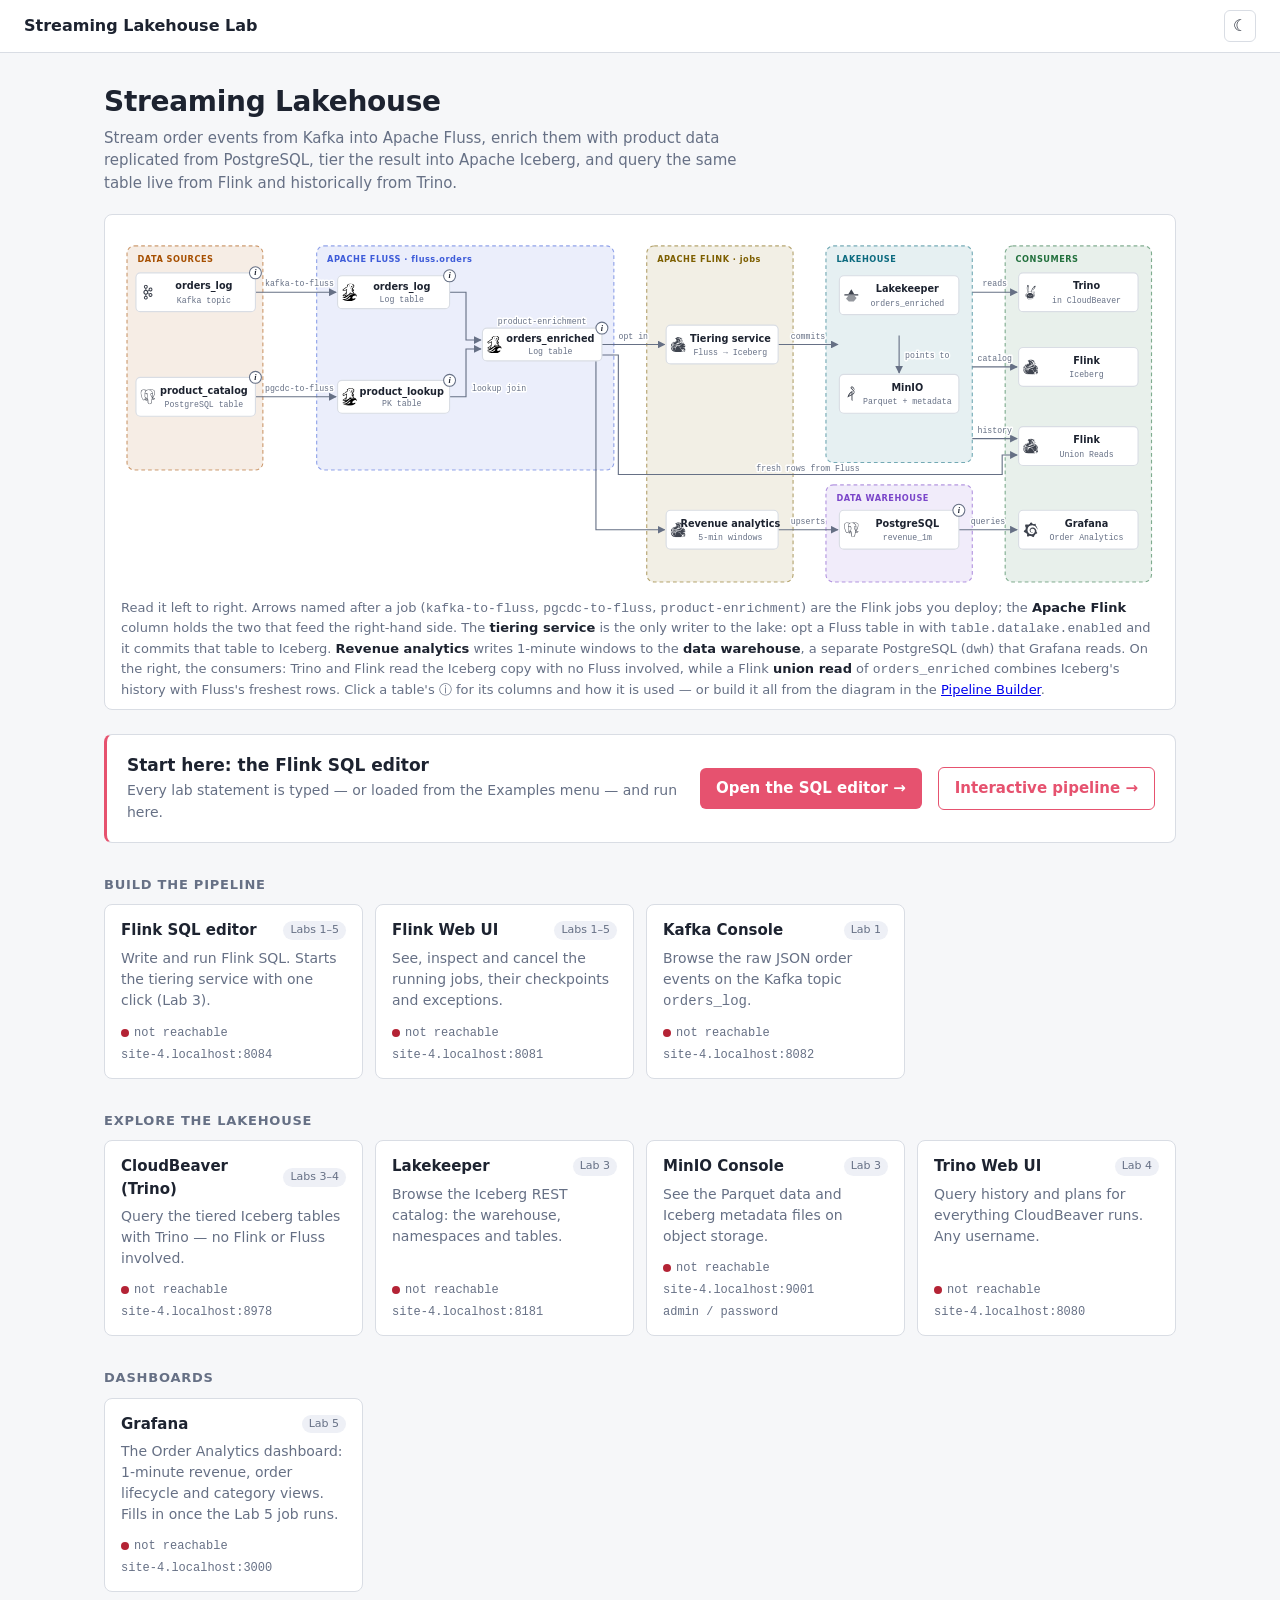
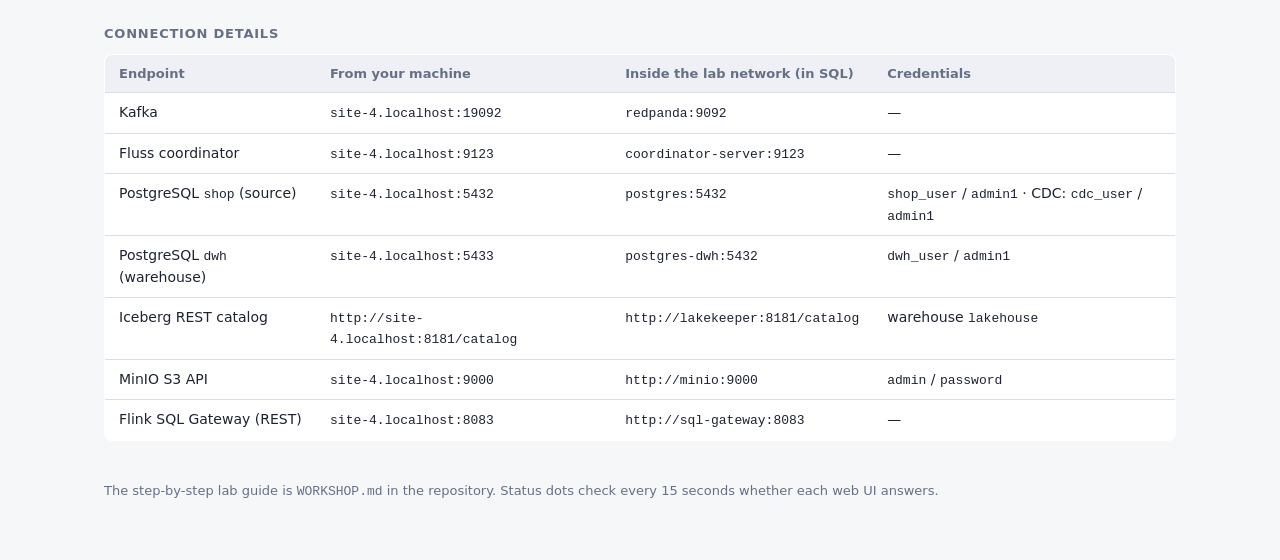
==== commit ffcc8ac1: "revenue_1m change" ====
--- a/homepage/index.html
+++ b/homepage/index.html
@@ -633,7 +633,7 @@
     ],
     facts: [
       ["Written by", "<code>revenue-analytics-sink</code> — <code>TUMBLE</code> over <code>orders_enriched</code>, upserted into <code>postgres.dwh.revenue_1m</code> through the Postgres JDBC catalog"],
-      ["Freshness", "a row is written when its window closes: 5 minutes, plus the 5 s watermark"],
+      ["Freshness", "a row is written when its window closes: every minute, plus the 5 s watermark"],
       ["Read by", "Grafana, the <i>Order Analytics</i> dashboard"],
       ["Lab step", "Lab 5, Step 19"],
     ],
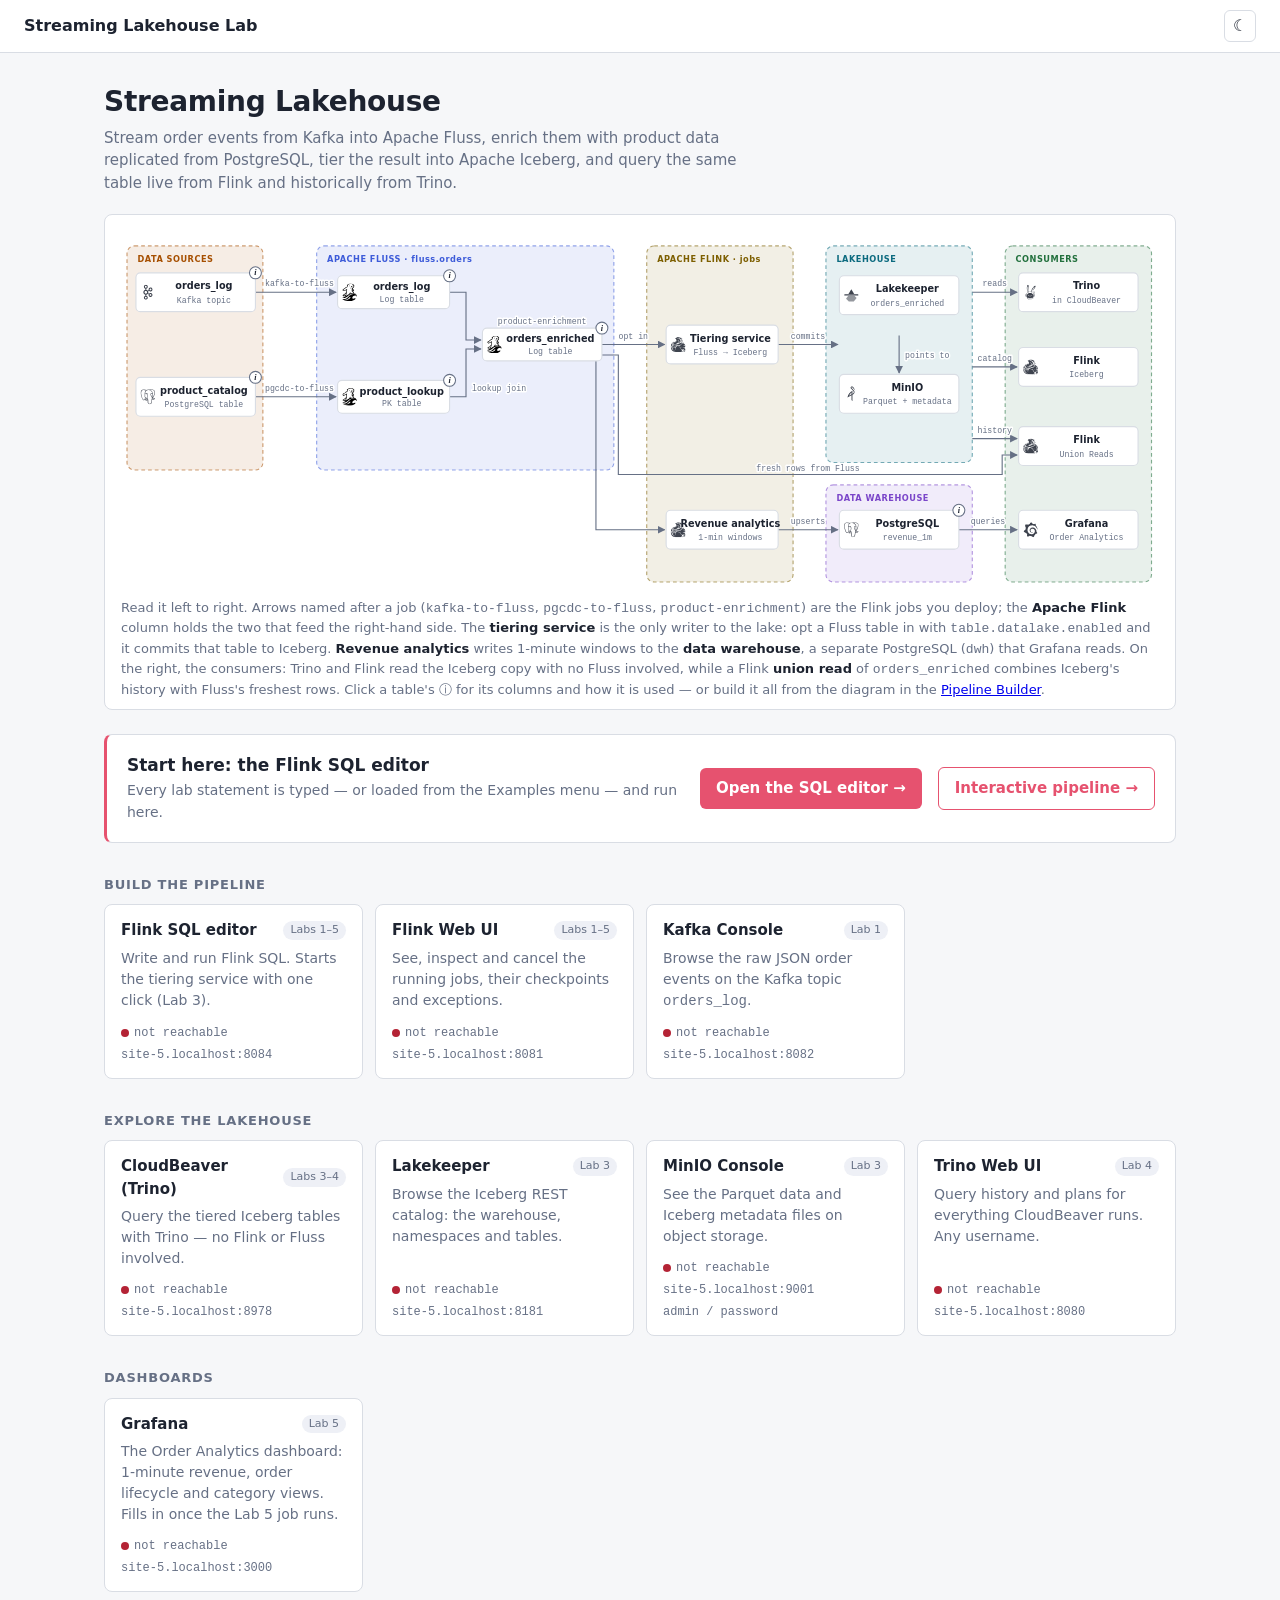
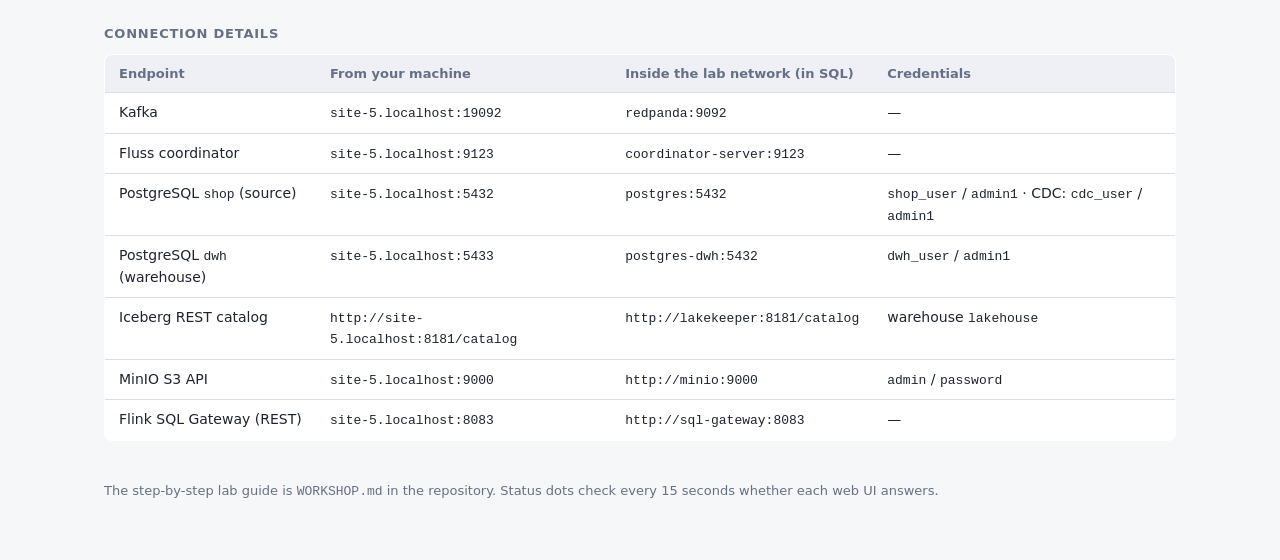
==== commit 7c52daef: "1-min revenue window" ====
--- a/homepage/index.html
+++ b/homepage/index.html
@@ -302,7 +302,7 @@
         <rect class="box" x="730" y="374" width="150" height="52" rx="6"/>
         <use class="icon" href="#i-flink" x="736" y="390" width="20" height="20"/>
         <text class="title" x="816" y="396" text-anchor="middle">Revenue analytics</text>
-        <text class="sub" x="816" y="414" text-anchor="middle">5-min windows</text>
+        <text class="sub" x="816" y="414" text-anchor="middle">1-min windows</text>
       </g>
       <g class="node" data-node="lake">
         <rect class="box" x="962" y="60" width="160" height="52" rx="6"/>
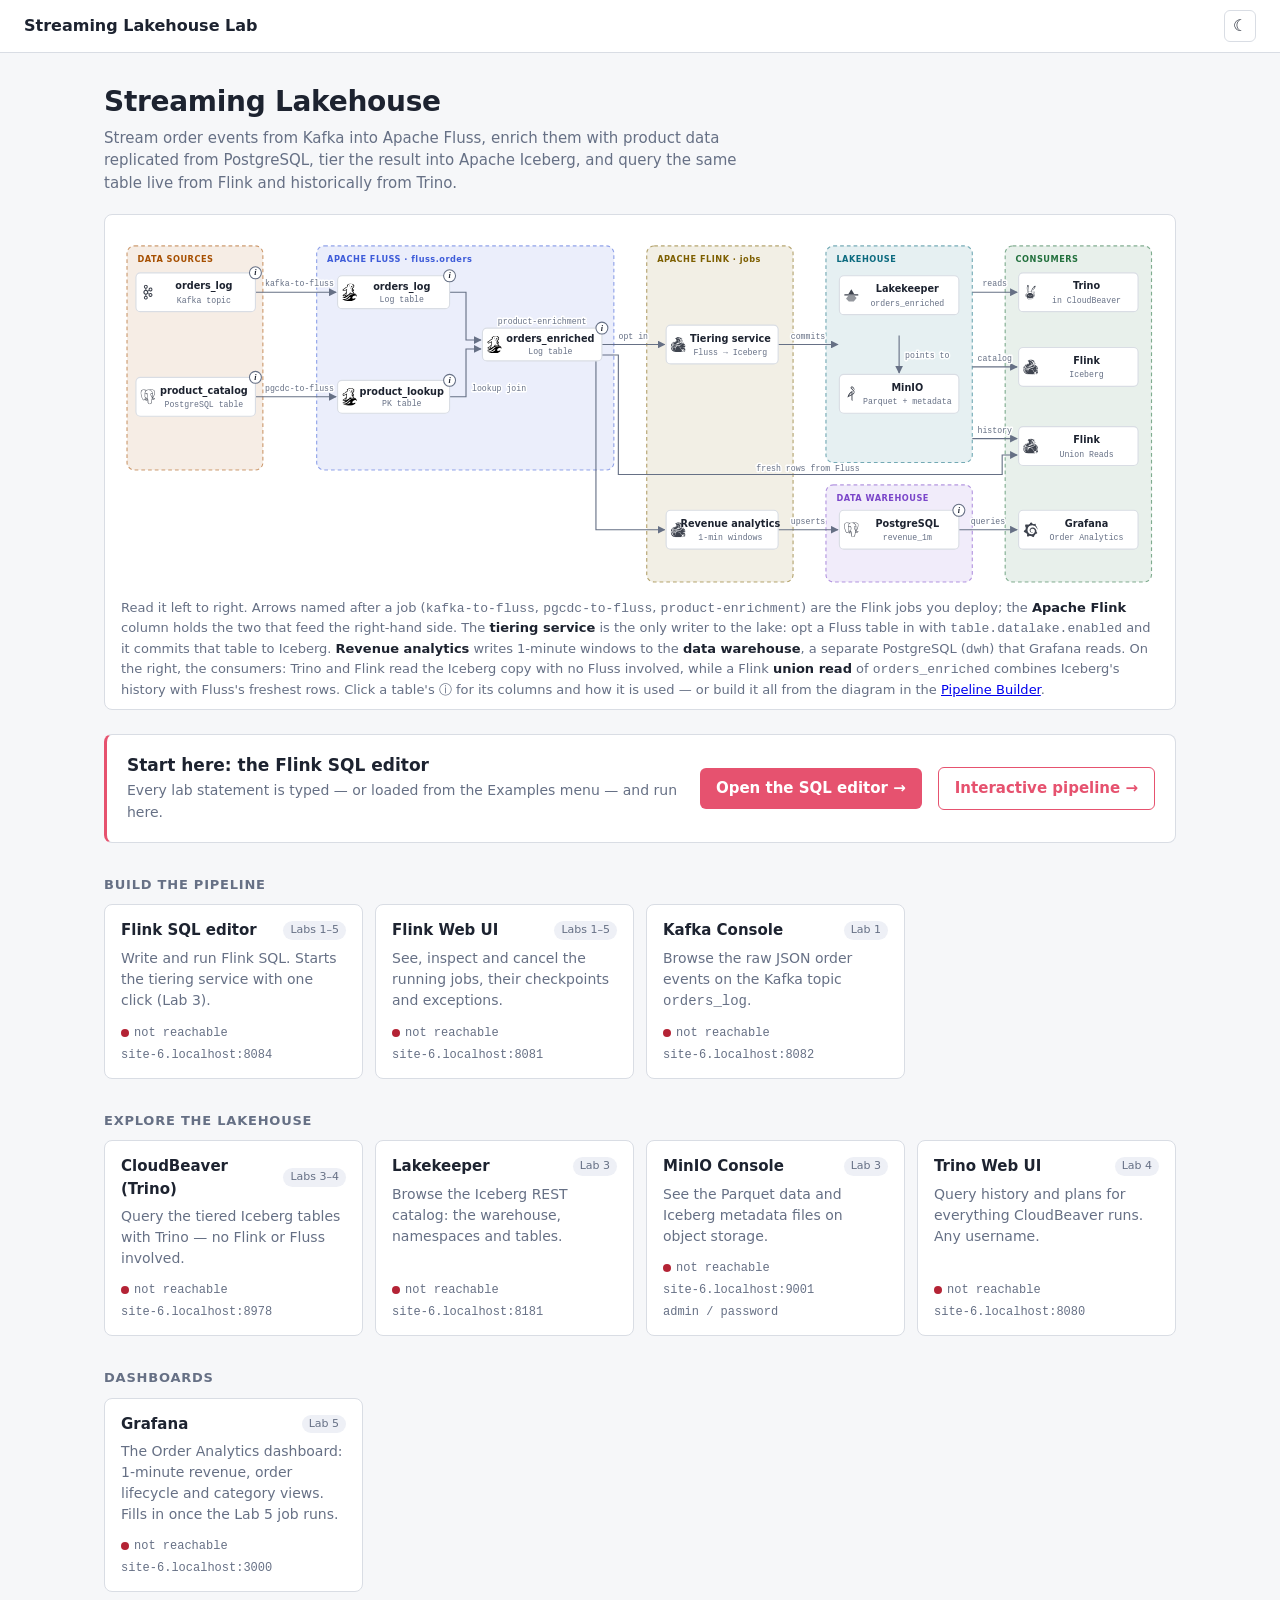
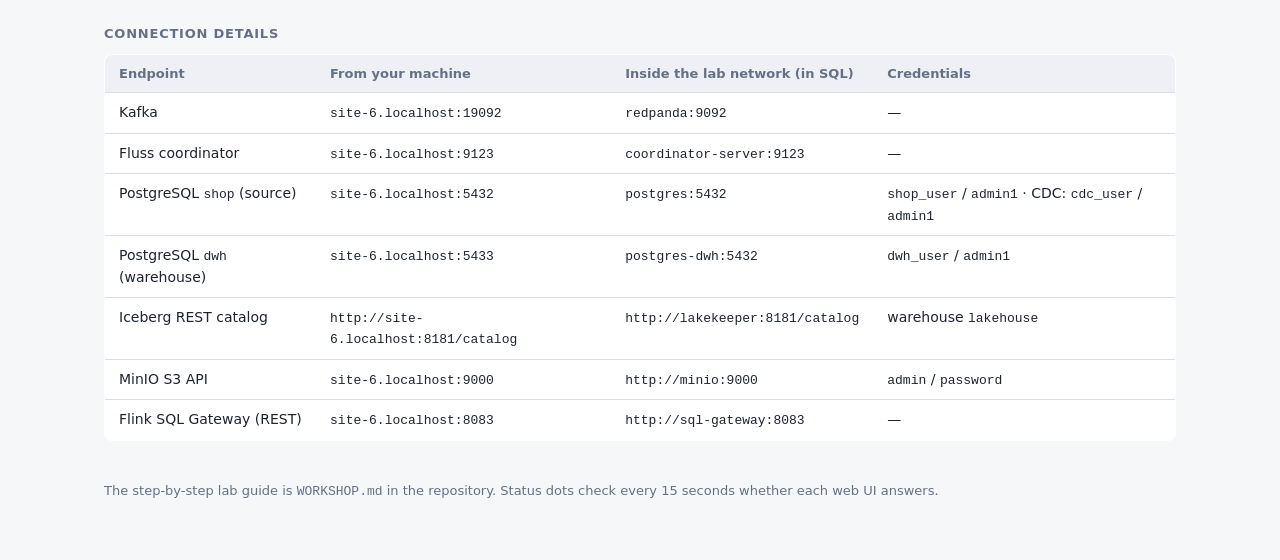
==== commit 03a4f61f: "guided mode" ====
--- a/homepage/index.html
+++ b/homepage/index.html
@@ -550,7 +550,7 @@
     about: "The raw event stream. One JSON message each time an order changes status, produced by the order-gen container, 5–20 events a second.",
     colsTitle: "Message fields (JSON)", cols: ORDER_COLS,
     facts: [
-      ["Flink table", "<code>orders_log_kafka</code> — in the in-memory <code>default_catalog</code>, so it is re-created in every new session"],
+      ["Flink table", "<code>orders_log_kafka</code> — in the in-memory <code>source_catalog</code>, so it is re-created in every new session"],
       ["Read from", "<code>earliest-offset</code>: a new job replays the whole topic"],
       ["Timestamp", "<code>event_time</code> arrives as <code>yyyy-MM-dd HH:mm:ss.SSS</code>, JSON's default SQL timestamp shape"],
       ["Written by", "order-gen"],
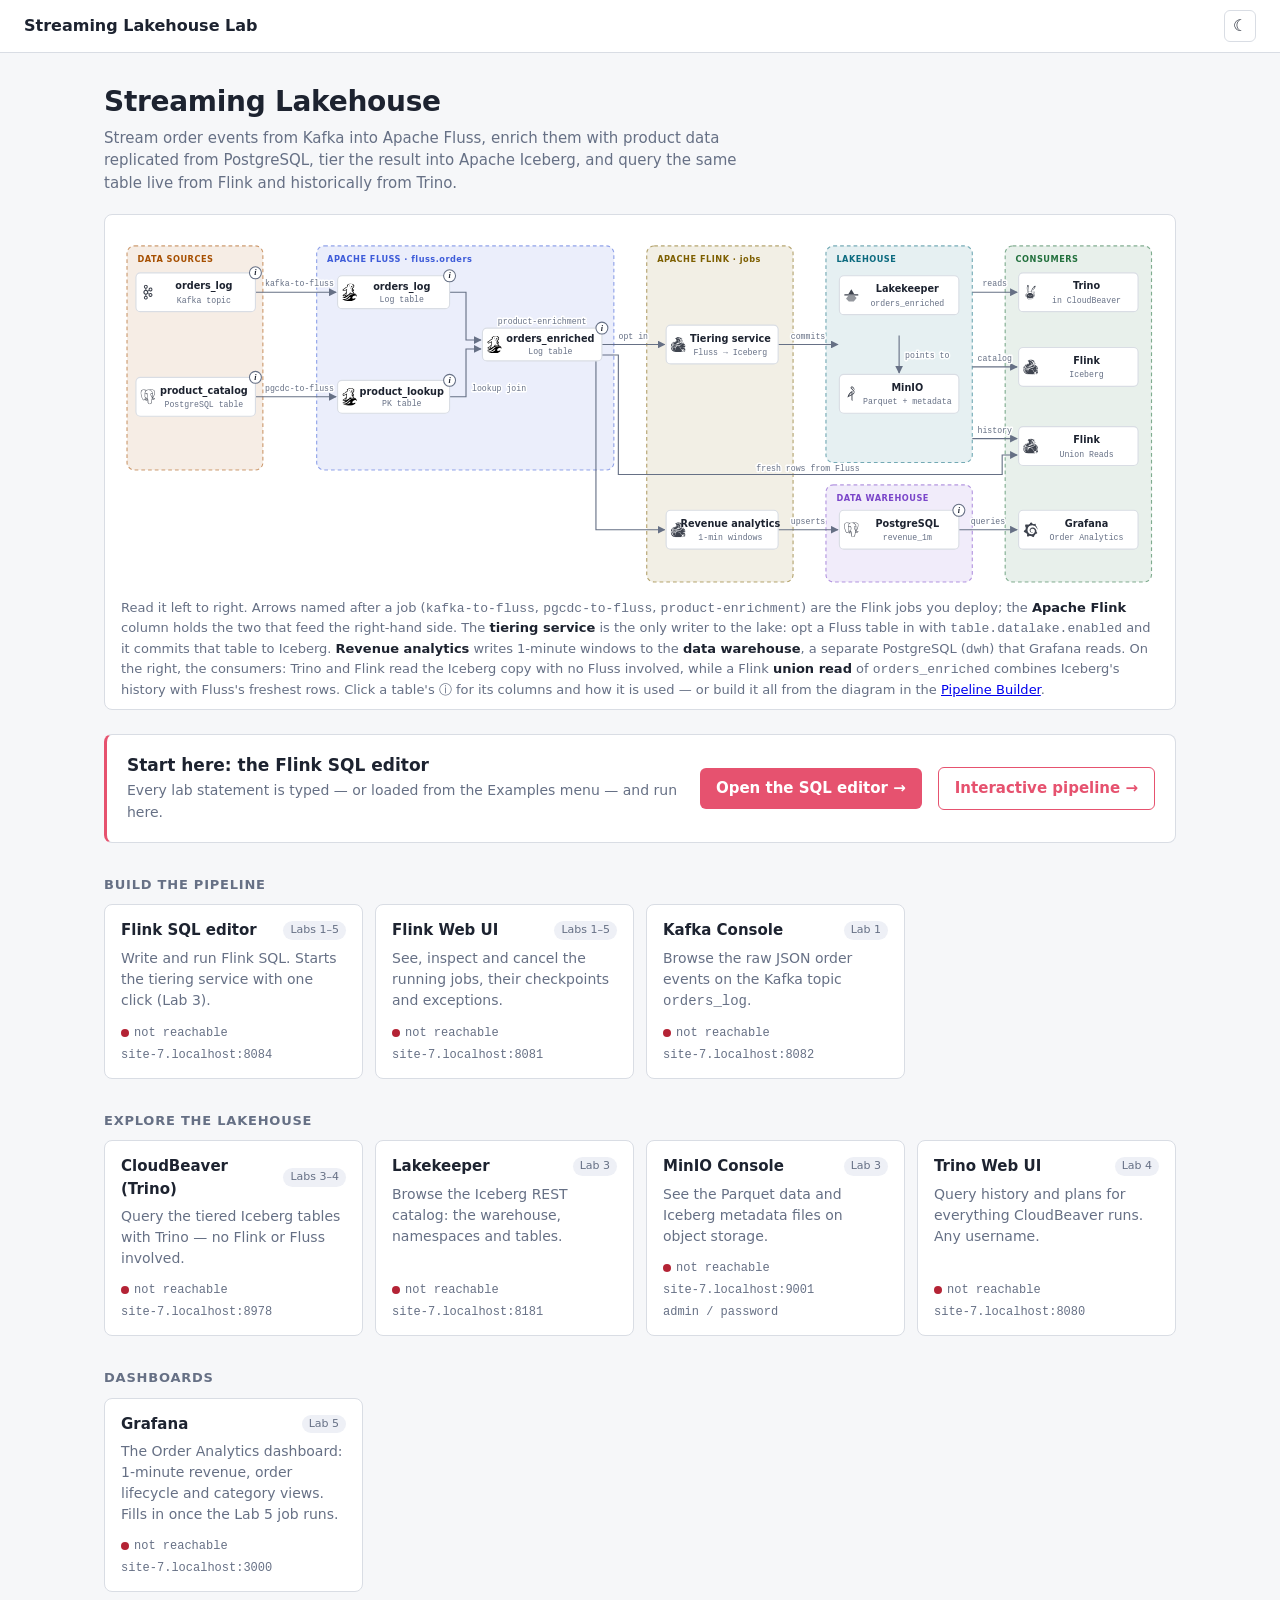
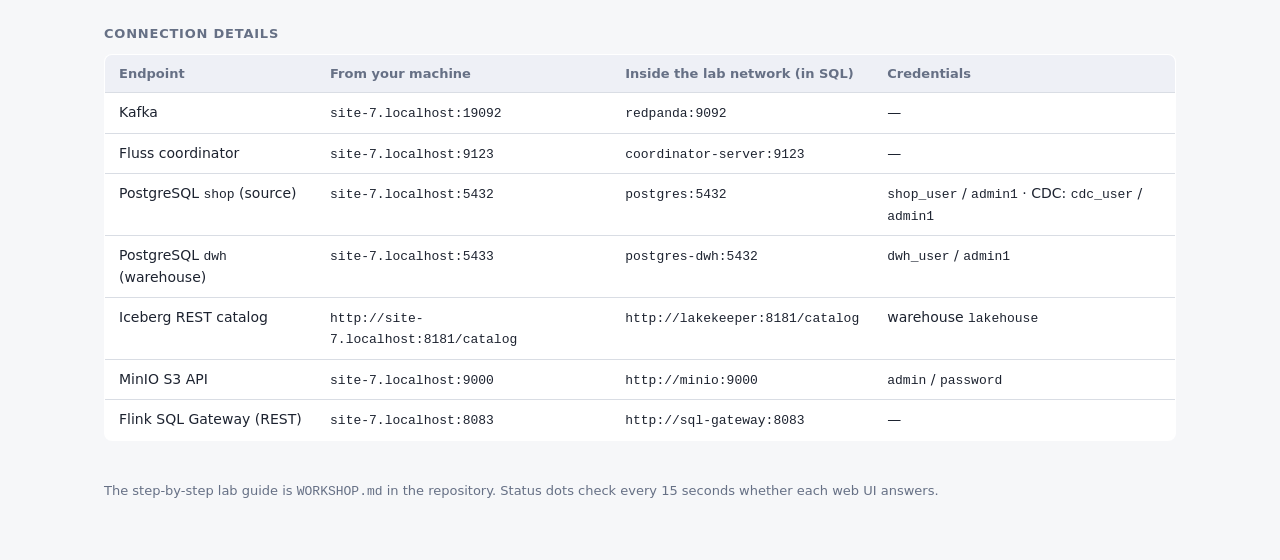
==== commit 9ff8b450: "order_status removed" ====
--- a/homepage/index.html
+++ b/homepage/index.html
@@ -578,7 +578,7 @@
     cols: ORDER_COLS,
     facts: [
       ["Written by", "<code>kafka-to-fluss</code>"],
-      ["Read by", "<code>product-enrichment</code> (the stream side of the lookup join), <code>order-status-sync</code> (bonus)"],
+      ["Read by", "<code>product-enrichment</code> (the stream side of the lookup join)"],
       ["Survives a session", "Yes — the table lives in Fluss, not in Flink"],
       ["Lab step", "Lab 1, Step 2"],
     ],
